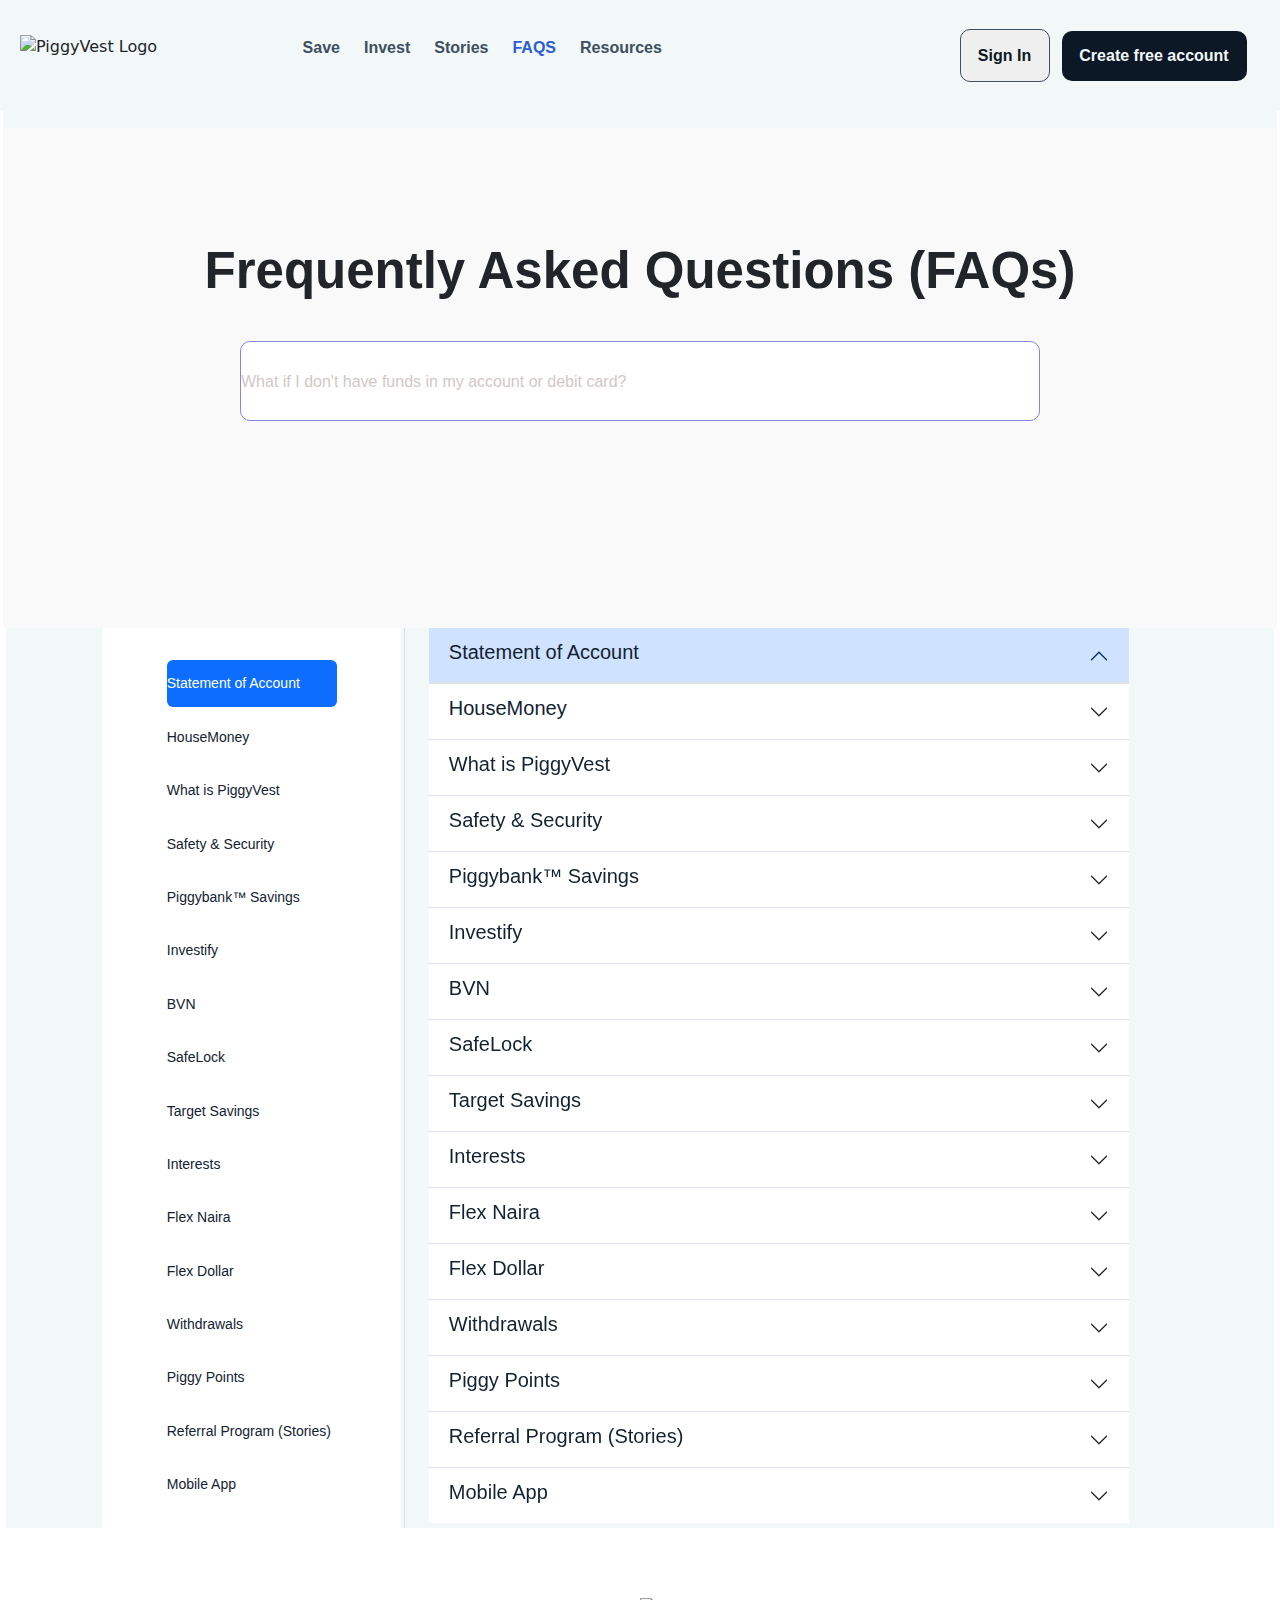
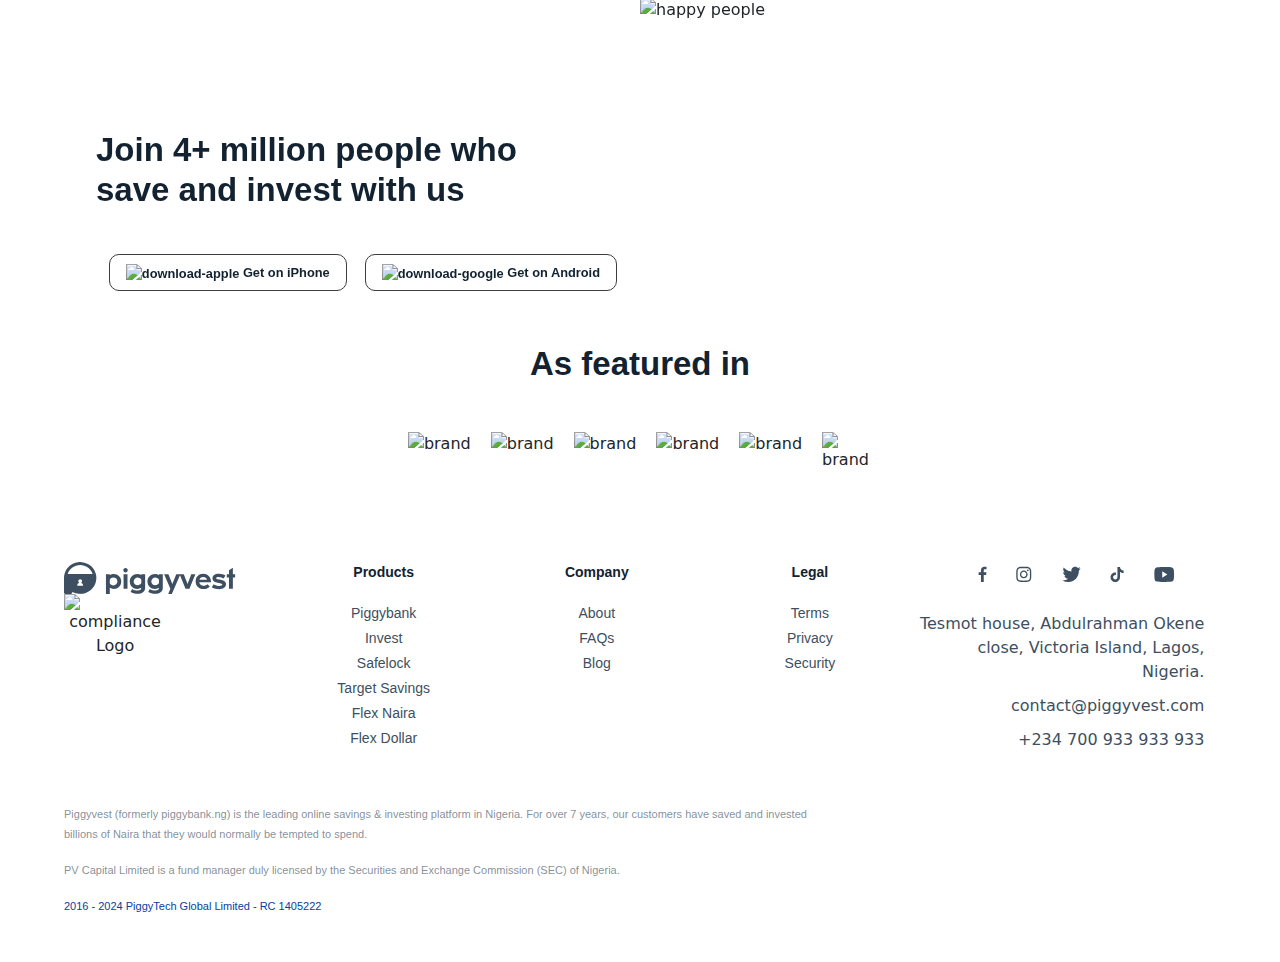
==== faq.html @ 350f9257 "commit all" ====
<!DOCTYPE html>
<html lang="en">
<head>
  <meta charset="UTF-8">
  <meta name="viewport" content="width=device-width, initial-scale=1.0">
  <link rel="stylesheet" href="faq.css">
  <link
  rel="stylesheet"
  href="https://site-assets.fontawesome.com/releases/v6.5.2/css/all.css"
>
  <link rel="preconnect" href="https://fonts.googleapis.com">
<link rel="preconnect" href="https://fonts.gstatic.com" crossorigin>
<link href="https://fonts.googleapis.com/css2?family=Plus+Jakarta+Sans:ital,wght@0,200..800;1,200..800&display=swap" rel="stylesheet">
  <link href="https://cdn.jsdelivr.net/npm/bootstrap@5.3.3/dist/css/bootstrap.min.css" rel="stylesheet" integrity="sha384-QWTKZyjpPEjISv5WaRU9OFeRpok6YctnYmDr5pNlyT2bRjXh0JMhjY6hW+ALEwIH" crossorigin="anonymous">
  <title>Document</title>
</head>
<body>
 <div class="container1">
  <div class="container12">
    <div class="fixed-top first1">
      <div class="nav1">
        <img src="https://storage.googleapis.com/piggyvestwebsite/piggywebsite2020/logo_08e6965627/logo_08e6965627.svg" alt="PiggyVest Logo" width="225" height="40">
        <div class="firstnav">
          <ul id="nava">
            <li><a href="/index.html">Save</a>
               <ul class="drop-menu">
                <li class="dropa"><img src="piggybank-icon.png" alt="" height="60px" width="60px" style="margin-top: -.5em;"><div class="yo"><a href="#"><strong>Piggvest</strong><br>Automated Savings</div></a></li>
               <li class="dropb"><img src="safelock-icon.png" alt="" height="60px" width="60px" style="margin-top: -.5em;"><div class="yo"><a href="#"><strong>Safelock</strong><br>Fixed Savings</div></a></li>
                <li class="dropc"><img src="targets-icon.png" alt="" height="60px" width="60px" style="margin-top: -.5em;"><div class="yo"><a href="#"><strong>Target Savings</strong><br>Goal-oriented Savings</div></a></li>
                <li class="dropd"><img src="flex-naira-icon.png" alt="" height="60px" width="60px" style="margin-top: -.5em;"><div class="yo"><a href="#"><strong>Flex Naira</strong><br>Flexible Savings</div></a></li>
                <li class="drope"><img src="flex-dollar-icon.png" alt="" height="60px" width="60px" style="margin-top: -.5em;"><div class="yo"><a href="#"><strong>Flex Dollar</strong><br>Dollar savings</div></a></li>
                 
               </ul>
            </li>
            <li><a href="/invest">Invest</a></li>
            <li><a href="/stories">Stories</a></li>
            <li><a href="/faq.html" style="color: #2b5ed3;">FAQS</a></li>
            <li><a href="#">Resources</a>
                <ul class="drop-menu2">
                  <li><svg width="53" height="53" viewBox="0 0 53 53" fill="none" xmlns="http://www.w3.org/2000/svg">
                    <path d="M0 20.3846C0 9.1265 9.1265 0 20.3846 0H32.6154C43.8735 0 53 9.1265 53 20.3846V32.6154C53 43.8735 43.8735 53 32.6154 53H0V20.3846Z" fill="#E0EFFF"/>
                    <path d="M20.5 22.75V29.25C20.5 31.4167 21.5833 32.5 23.75 32.5H30.25C32.4167 32.5 33.5 31.4167 33.5 29.25V26C33.5 25.35 33.0667 24.9167 32.4167 24.9167C31.7667 24.9167 31.3333 24.4833 31.3333 23.8333V22.75C31.3333 20.5833 30.25 19.5 28.0833 19.5H23.75C21.5833 19.5 20.5 20.5833 20.5 22.75Z" stroke="#0D60D8" stroke-width="1.5" stroke-miterlimit="10"/>
                    <path d="M24.8334 23.8333H27M24.8334 28.1666H29.1667" stroke="#0D60D8" stroke-width="1.5" stroke-miterlimit="10" stroke-linecap="round" stroke-linejoin="round"/>
                    <path d="M30.25 36.8334H23.75C18.3333 36.8334 16.1666 34.6667 16.1666 29.2501V22.7501C16.1666 17.3334 18.3333 15.1667 23.75 15.1667H30.25C35.6666 15.1667 37.8333 17.3334 37.8333 22.7501V29.2501C37.8333 34.6667 35.6666 36.8334 30.25 36.8334Z" stroke="#0D60D8" stroke-width="1.5" stroke-linecap="round" stroke-linejoin="round"/>
                    </svg><strong>Blog</strong></li>
                    <li><svg width="40" height="40" viewBox="0 0 40 40" fill="none" xmlns="http://www.w3.org/2000/svg">
                      <path d="M0 20C0 8.95431 8.95431 0 20 0C31.0457 0 40 8.95431 40 20C40 31.0457 31.0457 40 20 40H0V20Z" fill="#FFF1F9"/>
                      <path d="M21.445 11.6348H14.905C14.0058 11.6348 13.27 12.3705 13.27 13.2698V26.3498C13.27 27.249 14.0058 27.9848 14.905 27.9848H24.715C25.6143 27.9848 26.35 27.249 26.35 26.3498V16.5398L21.445 11.6348ZM24.715 26.3498H14.905V13.2698H20.6275V17.3573H24.715V26.3498ZM17.3575 20.6273V25.5323H15.7225V20.6273H17.3575ZM22.2625 22.2623V25.5323H23.8975V22.2623H22.2625ZM18.9925 18.9923V25.5323H20.6275V18.9923H18.9925Z" fill="#E5489B"/>
                      </svg> <strong>Report</strong>
                      </li>
                      <li><svg width="40" height="40" viewBox="0 0 40 40" fill="none" xmlns="http://www.w3.org/2000/svg">
                        <path d="M0 20C0 8.95431 8.95431 0 20 0C31.0457 0 40 8.95431 40 20C40 31.0457 31.0457 40 20 40H0V20Z" fill="#CDFFF5"/>
                        <path d="M20.697 24.9893V14.6316H16.916V24.9893M20.697 24.9893H16.916M20.697 24.9893V27.168C20.697 27.3295 20.6328 27.4844 20.5186 27.5986C20.4044 27.7128 20.2495 27.777 20.0879 27.777H17.5251C17.4451 27.777 17.3659 27.7613 17.292 27.7306C17.2181 27.7 17.151 27.6552 17.0944 27.5986C17.0379 27.5421 16.993 27.4749 16.9624 27.401C16.9318 27.3271 16.916 27.2479 16.916 27.168V24.9893M16.916 24.9893V15.9968H12.7018M16.916 24.9893H12.7018M16.916 24.9893V27.0944C16.916 27.2765 16.8437 27.4512 16.7149 27.58C16.5861 27.7087 16.4115 27.7811 16.2293 27.7811H13.3681C13.186 27.7811 13.0113 27.7087 12.8825 27.58C12.7537 27.4512 12.6814 27.2765 12.6814 27.0944L12.7018 24.9893M21.0362 17.591L25.3853 16.892L25.0624 14.8482C25.0323 14.6614 24.9293 14.4941 24.7761 14.383C24.6229 14.2719 24.4319 14.2261 24.2449 14.2556L24.249 14.2596L21.3019 14.7297C21.2093 14.7441 21.1205 14.7767 21.0406 14.8258C20.9607 14.8748 20.8913 14.9392 20.8366 15.0153C20.7818 15.0914 20.7427 15.1776 20.7215 15.2689C20.7004 15.3602 20.6976 15.4548 20.7133 15.5472L21.0362 17.591ZM21.0362 17.591L22.2339 25.1242L26.583 24.4375M21.0362 17.591L25.3853 16.9002H25.3813L26.583 24.4375M26.583 24.4375L26.91 26.4813C26.9251 26.5739 26.9218 26.6686 26.9001 26.76C26.8785 26.8513 26.839 26.9375 26.7839 27.0134C26.7288 27.0894 26.6592 27.1538 26.5791 27.2028C26.499 27.2517 26.41 27.2844 26.3173 27.2988L23.3702 27.7688C23.1833 27.7983 22.9923 27.7524 22.839 27.6414C22.6858 27.5303 22.5828 27.363 22.5527 27.1761L22.2298 25.1324L26.5789 24.4416L26.583 24.4375ZM12.7018 15.9968H16.9365V13.8918C16.9365 13.7096 16.8641 13.535 16.7354 13.4062C16.6066 13.2774 16.4319 13.2051 16.2498 13.2051H13.3885C13.2064 13.2051 13.0317 13.2774 12.903 13.4062C12.7742 13.535 12.7018 13.7096 12.7018 13.8918V15.9968ZM12.7018 15.9968V24.9893M17.5251 11.8398H20.0879C20.1683 11.8398 20.2478 11.8557 20.322 11.8866C20.3961 11.9175 20.4634 11.9627 20.5201 12.0197C20.5767 12.0767 20.6214 12.1443 20.6518 12.2186C20.6822 12.293 20.6975 12.3726 20.697 12.453V14.6357H16.916V12.453C16.9155 12.3726 16.9309 12.293 16.9612 12.2186C16.9916 12.1443 17.0364 12.0767 17.093 12.0197C17.1496 11.9627 17.2169 11.9175 17.2911 11.8866C17.3652 11.8557 17.4448 11.8398 17.5251 11.8398Z" stroke="#038886" stroke-linecap="round" stroke-linejoin="round"/>
                        </svg> <strong>Comics</strong>
                        </li>
                        <li><svg width="53" height="53" viewBox="0 0 53 53" fill="none" xmlns="http://www.w3.org/2000/svg">
                          <path d="M0 20.3846C0 9.1265 9.1265 0 20.3846 0H32.6154C43.8735 0 53 9.1265 53 20.3846V32.6154C53 43.8735 43.8735 53 32.6154 53H0V20.3846Z" fill="#E4FFF1"/>
                          <path d="M24.8333 36.8334H29.1667C34.5833 36.8334 36.75 34.6667 36.75 29.2501V22.7501C36.75 17.3334 34.5833 15.1667 29.1667 15.1667H24.8333C19.4167 15.1667 17.25 17.3334 17.25 22.7501V29.2501C17.25 34.6667 19.4167 36.8334 24.8333 36.8334Z" stroke="#10B259" stroke-width="1.5" stroke-linecap="round" stroke-linejoin="round"/>
                          <path d="M31.875 21.2117V22.295C31.875 23.1833 31.1492 23.92 30.25 23.92H23.75C22.8617 23.92 22.125 23.1942 22.125 22.295V21.2117C22.125 20.3233 22.8508 19.5867 23.75 19.5867H30.25C31.1492 19.5867 31.875 20.3125 31.875 21.2117Z" stroke="#10B259" stroke-width="1.5" stroke-linecap="round" stroke-linejoin="round"/>
                          <path d="M22.814 28.1667H22.827M26.9945 28.1667H27.0075M31.1751 28.1667H31.1881M22.814 31.9584H22.827M26.9945 31.9584H27.0075M31.1751 31.9584H31.1881" stroke="#10B259" stroke-width="2" stroke-linecap="round" stroke-linejoin="round"/>
                          </svg> <strong>Calculator</strong>
                          </li>
                          <li><svg width="40" height="40" viewBox="0 0 40 40" fill="none" xmlns="http://www.w3.org/2000/svg">
                            <path d="M0 20C0 8.95431 8.95431 0 20 0C31.0457 0 40 8.95431 40 20C40 31.0457 31.0457 40 20 40H0V20Z" fill="#F0F0F0"/>
                            <path d="M26.2478 12.4521H13.3722C12.4141 12.4521 11.635 13.1854 11.635 14.0871V25.5321C11.635 26.4339 12.4141 27.1671 13.3722 27.1671H26.2478C27.2059 27.1671 27.985 26.4339 27.985 25.5321V14.0871C27.985 13.1854 27.2059 12.4521 26.2478 12.4521ZM26.2478 25.5321H13.3722C13.3256 25.5321 13.2937 25.5191 13.2798 25.5191C13.2741 25.5191 13.2708 25.5207 13.27 25.5256L13.2602 14.1248C13.2659 14.1166 13.3027 14.0871 13.3722 14.0871H26.2478C26.3124 14.088 26.3476 14.11 26.35 14.0937L26.3598 25.4945C26.3541 25.5027 26.3173 25.5321 26.2478 25.5321Z" fill="#222936"/>
                            <path d="M14.905 15.7227H19.81V20.6277H14.905V15.7227ZM20.6275 22.2627H14.905V23.8977H24.715V22.2627H21.445H20.6275ZM21.445 18.9927H24.715V20.6277H21.445V18.9927ZM21.445 15.7227H24.715V17.3577H21.445V15.7227Z" fill="#222936"/>
                            </svg>  <strong>Newsletter</strong>
                            </li>
                            <li><svg width="53" height="53" viewBox="0 0 53 53" fill="none" xmlns="http://www.w3.org/2000/svg">
                              <path d="M0 20.3846C0 9.1265 9.1265 0 20.3846 0H32.6154C43.8735 0 53 9.1265 53 20.3846V32.6154C53 43.8735 43.8735 53 32.6154 53H0V20.3846Z" fill="#E3F5FF"/>
                              <path d="M17.7916 32.5001V20.5834C17.7916 16.2501 18.875 15.1667 23.2083 15.1667H30.7916C35.125 15.1667 36.2083 16.2501 36.2083 20.5834V31.4167C36.2083 31.5684 36.2083 31.7201 36.1975 31.8717" stroke="#3296FF" stroke-width="1.5" stroke-linecap="round" stroke-linejoin="round"/>
                              <path d="M22.6666 20.5833H31.3333M22.6666 24.3749H28.0833M20.8791 29.2499H36.2083V33.0416C36.2083 35.1324 34.5075 36.8333 32.4166 36.8333H21.5833C19.4925 36.8333 17.7916 35.1324 17.7916 33.0416V32.3374C17.7916 30.6366 19.1783 29.2499 20.8791 29.2499Z" stroke="#3296FF" stroke-width="1.5" stroke-linecap="round" stroke-linejoin="round"/>
                              </svg> <strong>Ebook</strong>
                              </li>

              </ul>
           </li>
          </ul>

        </div>
    
     
      </div>
      <div class="nav2">
        <button class="btn1"><a href="#">Sign In</a></button>
        <button class="btn2"><a href="#">Create free account</a></button>
      </div>
      </div>


        <div class="menu">
        <img src="https://storage.googleapis.com/piggyvestwebsite/piggywebsite2020/logo_08e6965627/logo_08e6965627.svg" alt="PiggyVest Logo" width="225" height="40">
          <p class="open-ade" id="open-ade" onclick="openn()"><i class="fa-solid fa-bars"></i></p>
        </div>
      
   
      <!-- </div> -->
   </div>

  
    <!-- Full Screen Menu -->
    <div id="menu2" class="menu2">
      <img src="https://storage.googleapis.com/piggyvestwebsite/piggywebsite2020/logo_08e6965627/logo_08e6965627.svg" alt="PiggyVest Logo" width="225" height="40">
      <p class="close-ade" id="close-ade" onclick="closee()"><i class="fa-solid fa-x"></i></p>
      
      <ul>
        <li><a href="/index.html">Save</a></li>
        <li><a href="/invest.html">invest</a></li>
        <li><a href="/stories.html">Stories</a></li>
        <li><a href="/faq">FAQ</a></li>
        <li><a href="#">Resources</a></li>
        <button class="btn3">Login</button>
        <button class="btn4">Sign Up</button>
      </ul>
    </div> 
    <div class="second">
      <div class="seconda">
        <h2>Frequently Asked Questions (FAQs)</h2>
      </div>
      <div class="secondb">
       <input class="" placeholder="What if I don't have funds in my account or debit card?" value=""></div>
      </div>
    </div>
    <div class="third">
      <div class="thirda">
        <div class="row third3">
          <div class=" third1">
            <nav id="navbar-example3 k-k-k" class="h-100 align-items-stretch pe-4 border-end">
              <nav class="nav nav-pills efgvfvynvhb">
                <ul>
                   <li><a class="nav-link" href="#item-1">Statement of Account</a></li>
                   <li><a class="nav-link" href="#item-2"> HouseMoney</a></li>
                   <li> <a class="nav-link" href="#item-3">What is PiggyVest</a></li>
                   <li> <a class="nav-link" href="#item-4">Safety &amp; Security</a></li>
                   <li> <a class="nav-link" href="#item-5">Piggybank™ Savings</a></li>
                   <li> <a class="nav-link" href="#item-6">Investify</a></li>
                   <li><a class="nav-link" href="#item-7">BVN</a></li>
                   <li><a class="nav-link" href="#item-8">SafeLock</a></li>
                   <li> <a class="nav-link" href="#item-9">Target Savings</a></li>
                   <li> <a class="nav-link" href="#item-10">Interests</a></li>
                   <li> <a class="nav-link" href="#item-11">Flex Naira</a></li>
                   <li><a class="nav-link" href="#item-12">Flex Dollar</a></li>
                   <li> <a class="nav-link" href="#item-13">Withdrawals</a></li>
                   <li> <a class="nav-link"href="#item-14">Piggy Points</a></li>
                   <li><a class="nav-link" href="#item-15">Referral Program (Stories)</a></li>
                   <li><a class="nav-link" href="#item-16">Mobile App</a></li>
                </ul> 
              </nav>
            </nav>
          </div>
        
          <div class="hig-uhtj-yjn">
            <div data-bs-spy="scroll" data-bs-target="#navbar-example3" data-bs-smooth-scroll="true" class="scrollspy-example-2 hfhcvvvjgg" tabindex="0">
              <div class="accordion accordion-flush j-k-l" id="accordionFlushExample">
                <div class="accordion-item fhfvjbyh">
                  <h2 class="accordion-header hfhcvvvjgg">
                    <button id="item-1" class="accordion-button " type="button" data-bs-toggle="collapse" data-bs-target="#flush-collapseOne" aria-expanded="false" aria-controls="flush-collapseOne">
                     <h3 class="acc-lll">Statement of Account</h3>
                    </button>
                  </h2>
                  <div id="flush-collapseOne" class="accordion-collapse collapse" data-bs-parent="#accordionFlushExample">
                    <div class="accordion-body lp-lp-lp"><li><h5>Can I Get a Piggyvest Statement of Account?</h5><div><p>Yes, you can!</p><p><br>
                    </p><p>Note: This can be used as proof of funds</p></div></li>
                    <li><h5>How can I get a Piggyvest Statement of Account?</h5><div><p><b></b></p><p></p>
                      <p>To get your Piggyvest statement of account, please log into your Piggyvest app and click on 'Account', select 'Generate Account Statement' and follow the prompt.&nbsp;<br>
                        <br>You can also send an email to contact@piggyvest.com stating your registered email address and the preferred duration of your statement of account.</p>
                        <p>A well-detailed, signed, and stamped statement of account will be automatically generated to you from the app within minutes.</p>
                      <p><b>Note: This will have your preferred start date till the exact date you initiated the request.&nbsp;</b></p><p></p></div></li>
                      <li><h5>Are there any charges when requesting for a statement of account?</h5><div><p>No! It's completely FREE.&nbsp;</p>
                        <p>There are no charges on softcopies of a statement of account.<b> </b></p></div></li>
                     </div>
                  </div>
                </div>
                <div class="accordion-item fhfvjbyh">
                  <h2 class="accordion-header hfhcvvvjgg">
                    <button id="item-2" class="accordion-button collapsed" type="button" data-bs-toggle="collapse" data-bs-target="#flush-collapseTwo" aria-expanded="false" aria-controls="flush-collapseTwo">
                     <h3 class="acc-lll">HouseMoney</h3>
                    </button>
                  </h2>
                  <div id="flush-collapseTwo" class="accordion-collapse collapse" data-bs-parent="#accordionFlushExample">
                    <div class="accordion-body lp-lp-lp">
                      <li><h5>What is House Money?</h5><div>
                        <p>This is a Semi-strict wallet that helps you save for your rent, with access to withdraw at your scheduled maturity date (Anytime in the Maturity Month).<br></p></div></li>
                        <li><h5>How To Create Your HouseMoney?</h5><div><p></p>
                          <p>To create your House Money, log into your Piggyvest account, click on Savings, and select House Money. Click on 'What is your rent',
                             input your preferred amount, and the rent due date and complete the prompts to save and create your own House Money.</p><p></p></div></li>
                             <li><h5>How Can You Fund Your HouseMoney?</h5><div><p></p>
                              <p>To fund your House Money wallet, log into your Piggyvest app, click on savings, select HouseMoney, and then copy your account number
                                 as shown on the HouseMoney dashboard. <br></p><p>Go to your banking app, initiate a transfer, and credit the copied account number with your preferred amount. </p>
                              <p><b>NOTE: You can also top up your HouseMoney from your Flex Naira and Pocket Wallet.</b></p><p></p></div></li>
                    </div>
                  </div>
                </div>
                <div class="accordion-item fhfvjbyh">
                  <h2 class="accordion-header hfhcvvvjgg">
                    <button id="item-3"  class="accordion-button collapsed" type="button" data-bs-toggle="collapse" data-bs-target="#flush-collapseThree" aria-expanded="false" aria-controls="flush-collapseThree">
                      <h3 class="acc-lll">What is PiggyVest</h3>
                    </button>
                  </h2>
                  <div id="flush-collapseThree" class="accordion-collapse collapse" data-bs-parent="#accordionFlushExample">
                    <div class="accordion-body lp-lp-lp">
                      <li><h5>What is PiggyVest?</h5><div>PiggyVest helps you save and invest with ease. With PiggyVest, you can stop spending excessively and put away (and grow!) funds that you do not want to touch.
                        <div><br></div><div>You can choose to save little amounts of money periodically (Daily, Weekly or Monthly)&nbsp;towards a specific target OR lock away funds for a specified period of time.&nbsp;</div>
                        <div><br></div><div>We&nbsp;take&nbsp;away the stress by <b>combining simplicity, discipline, convenience, and flexibility</b> 
                        to enable you to manage your finances better and achieve financial freedom.<br></div></div></li>
                        <li><h5>How do I know what plan is right for me?</h5><div><p>All of the savings and investment options on Piggyvest are tailored towards a particular need.&nbsp;</p>
                          <p></p><ul><li>If you'd like to regularly put away money for your savings and withdraw only once a quarter, then the 
                            <b>Piggybank </b>wallet is right for you. You can set it so that money is taken from your account and you don't have to worry about saving manually.&nbsp;</li></ul>
                            <ul><li>If you're saving towards a particular goal such as rent or travel, <b>Target Savings</b> is a great option. You can invite friends and make it a fun
                               challenge to smash all your financial goals.&nbsp;</li></ul>
                            <ul><li>If you're looking for something geared towards the long term, The 
                              <b>SafeLock</b> feature is perfect for you. With higher interest rates, you could lock away funds you don't need access to and make even more money by doing so.&nbsp;</li></ul>
                          <ul><li>If you're looking to get started on investments or diversify your portfolio, then pre-vetted, low-risk investment opportunities are regularly available on 
                            <b>Investify</b> to help you grow your money.</li></ul><p></p></div></li>
                            <li><h5>How do I start saving on PiggyVest?</h5><div>To start saving on PiggyVest: <br><ul><li>Visit the website or download the app to create an account.</li>
                              <li>Set up your withdrawal account details; this is the bank account that funds you withdraw will get sent to. </li>
                              <li>Enter your debit card details to activate your account and then make your first deposit. <b>(You may use a MasterCard, Visa or Verve card from any  Nigerian bank</b>
                              <b></b><b>).</b>&nbsp;</li><li>You may now proceed to use any of the Savings Plans to start your daily, weekly or monthly savings.</li></ul></div></li>
                              <li><h5>Are there bank charges when you deduct from my account?</h5>
                                <div>No! it's completely FREE. There are no bank charges for transferring money to your PiggyVest account.</div></li>
                                <li><h5>How much can I start with?</h5><div>You can ONLY autosave between:<br>N50 - N50,000 daily,<br>N800 - N200,000 weekly,&nbsp;<br>or N3,000 - N500,000 monthly<br>
                                  <br>However, you can always top up your savings at any time using the Quicksave option.</div></li>
                    </div>
                  </div>
                </div>
                <div class="accordion-item fhfvjbyh">
                  <h2 class="accordion-header hfhcvvvjgg">
                    <button id="item-4"  class="accordion-button collapsed" type="button" data-bs-toggle="collapse" data-bs-target="#flush-collapseFour" 
                    aria-expanded="false" aria-controls="flush-collapseFour">
                      <h3 class="acc-lll">Safety &amp; Security</h3>
                    </button>
                  </h2>
                  <div id="flush-collapseFour" class="accordion-collapse collapse" data-bs-parent="#accordionFlushExample">
                    <div class="accordion-body lp-lp-lp">
                      <li><h5>How Secure is my Money?</h5><div><p></p><p>The funds in your PiggyVest Account are warehoused and managed by PV Capital Limited - RC No. 1760152 &nbsp;(“<u>PV Capital</u>”).
                         PV Capital is a duly registered Fund/Portfolio Manager with the Securities and Exchange Commission of Nigeria, and all its operations are in compliance with applicable regulations.<br></p>
                         <p>In addition, we enforce bank-grade security levels and provide you with the option to set up two-factor authentication for key transactions, as an extra layer of protection, over your PiggyVest Account.</p><br>
                         <p></p></div></li>
                         <li><h5>How does 2FA work on Piggyvest?</h5><div><p></p>
                          <div>This is an added layer of security on transfers and withdrawals on your Piggyvest account. To set your security question, simply log into your 
                            dashboard and click on "Account" then select "My Account settings", click on 2FA: Enter a security question
                          <b> (ensure this question is unique to only you)</b>, then follow through with the required steps.</div><p></p></div></li>
                          <li><h5>Does PiggyVest have an office?</h5><div>Yes! We are located at Tesmot House, 3 Abdulrahman Okene Close, off Ligali Ayorinde, Victoria Island, Lagos.<div><br></div>
                            <div>You can also reach us on the following channels:<br><div>Email: contact@piggyvest.com<br>
                            Twitter: @PiggybankNG<br>Instagram: @PiggybankNG</div></div><div>Contact Number: 0700 933 933 933 or 07009339339<br></div></div></li>
                            <li><h5>Are my card details safe?</h5><div>Yes!<br>We work with PCIDSS-compliant payment processors - Paystack and Flutterwave, to handle your card details.&nbsp;</div></li>
                    </div>
                  </div>
                </div>
                <div class="accordion-item fhfvjbyh">
                  <h2 class="accordion-header hfhcvvvjgg">
                    <button id="item-5"  class="accordion-button collapsed" type="button" data-bs-toggle="collapse" data-bs-target="#flush-collapseFive" 
                    aria-expanded="false" aria-controls="flush-collapseFive">
                      <h3 class="acc-lll">Piggybank™ Savings</h3>
                    </button>
                  </h2>
                  <div id="flush-collapseFive" class="accordion-collapse collapse" data-bs-parent="#accordionFlushExample">
                    <div class="accordion-body lp-lp-lp">
                      <li><h5>What is Piggybank</h5><div>
                        <p>This is a feature that helps you build financial discipline by allowing you to automatically save any amount daily, weekly or monthly. You also have an option to save manually.</p></div></li>

                        <li><h5>Do I have to login every time I want to save?</h5><div>No, everything is done&nbsp;<b></b>automatically once you have set up your Autosave,<b>&nbsp;</b>except you want to top up your savings using the QuickSave option.&nbsp;
                          <div>To keep track, all transactions on your debit card will be visible on your dashboard. We will also send an email receipt to you every single time you save with your card, and your bank will send you an alert as well. 
                            <b>It's 100% secure.</b></div></div></li>

                            <li><h5>Can I pause and continue saving anytime?</h5><div>Yes, you can, it is up to you to pause or continue the automatic saving any time for free. 
                              Login to your account, go to your Savings and select "Turn off Autosave" from the Piggybank savings option.</div></li>

                              <li><h5>What happens when I finally have money and I missed some days, weeks or months?</h5><div>We WON'T automatically debit your account if you missed any day, week or month and we WON'T charge you either.
                                 The QuickSave option is always available for you to manually make up for any lost day, week or month.</div></li>

                                 <li><h5>Can I increase my savings at anytime?</h5><div>Yes, you can increase the amount you're saving at any time. Simply login and click on 'Modify AutoSave', then edit the amount.
                                   You can also edit your frequency to daily, weekly, or monthly.</div></li>

                                   <li><h5>What if I don't have funds in my account or debit card?</h5><div>Simple! We will not be able to debit you for that day, week or month. We will only be able to save for 
                                    you when you have funds in your debit card. However, you have the option to use the 
                                    "<b>Quick </b><b>save"</b> option once you have loaded your account.</div></li>

                                    <li><h5>What is Quick Save and how does it work?</h5><div>This option basically enables you to add more funds to your savings. For example, if you set N1,000 daily and you miss a day or two, you can use the quick save option to deposit N2,000 or N3,000 at once.
                                       This is to ensure you meet up with your savings target.<br><br></div></li>




                    </div>
                  </div>
                </div>
                <div class="accordion-item fhfvjbyh">
                  <h2 class="accordion-header hfhcvvvjgg">
                    <button  id="item-6" class="accordion-button collapsed" type="button" data-bs-toggle="collapse" data-bs-target="#flush-collapseSix" 
                    aria-expanded="false" aria-controls="flush-collapseSix">
                      <h3 class="acc-lll">Investify</h3>
                    </button>
                  </h2>
                  <div id="flush-collapseSix" class="accordion-collapse collapse" data-bs-parent="#accordionFlushExample">
                    <div class="accordion-body lp-lp-lp"><li><h5>What is Investify?</h5><div><p>Investify is a PiggyVest feature that allows users to earn more on their savings by investing in pre-vetted, low-medium 
                      risk, primary and secondary investment opportunities.<br></p></div></li><li><h5>What is the minimum amount I can invest with?</h5><div><p>Investment minimums vary by investment
                         opportunities.<br></p></div></li><li><h5>What is the insurance coverage on the investment?</h5><div><p>Insurance coverage varies by investment opportunities. <br></p></div></li>
                         <li><h5>How can I fund my investment?</h5><div><p>You can fund your investment using your debit card and Flex Naira wallet.<br></p></div></li><li><h5>How safe is my money?</h5>
                          <div><p>All investment opportunities listed on PiggyVest are pre-vetted for maximum safety. We carry out due diligence on all investment partners.<br></p></div></li>
                          <li><h5>What happens to my capital in case of disasters?</h5><div><p>All investment options aggregated on Piggyvest Investify have been properly vetted for insurance against
                             loss. However, PiggyVest Extra Protection can be added to your investment for maximum capital safety.<br></p></div></li><li><h5>How is my interest paid?</h5><div>
                              <p>It varies on the opportunity you're choosing to invest in. Your interest could be paid daily, monthly, quarterly OR at the end of the investment period into your 
                                PiggyFlex account.<br></p></div></li><li><h5>Is the investment taxed?</h5><div><p>We don't handle taxation. You, however, are liable to disclose your earnings and pay 
                                  your taxes as stipulated by the government.<br></p></div></li><li><h5>Can I liquidate my investment at anytime?</h5><div><p>Yes, you can.&nbsp;</p><p>However, to
                                     liquidate, you will need to trade the units you have already acquired with other existing investors or potential new investors.&nbsp;</p><p>You set the price but a
                                       platform commission exists and it varies between 1% - 3% depending on the type of investment.<br></p></div></li></div>
                  </div>
                </div>
                <div class="accordion-item fhfvjbyh">
                  <h2 class="accordion-header hfhcvvvjgg">
                    <button id="item-7" class="accordion-button collapsed" type="button" data-bs-toggle="collapse" data-bs-target="#flush-collapseSeven" 
                    aria-expanded="false" aria-controls="flush-collapseSeven">
                      <h3 class="acc-lll">BVN</h3>
                    </button>
                  </h2>
                  <div id="flush-collapseSeven" class="accordion-collapse collapse" data-bs-parent="#accordionFlushExample">
                    <div class="accordion-body lp-lp-lp">
                      <li><h5>Why do I have to add my BVN?</h5><div><p><b></b></p><p><b></b>Your BVN is required to validate your identity and kick against identity theft. This ensures another level of safety for your funds and transactions.</p><p><br></p><p>It also unlocks other features like generating a flex account number in your name,
                         which can be used for transfers directly from your banking app to your Piggyvest account.<b></b></p><br><p></p></div></li>

                         <li><h5>What if I no longer have access to the phone number linked to my BVN?</h5><div>
                          <p>In a situation where you no longer have access to the phone number linked to your BVN, kindly contact your bank to update the phone number.</p></div></li>
                       </div>
                   </div>
                </div>
                <div class="accordion-item fhfvjbyh">
                  <h2 class="accordion-header hfhcvvvjgg">
                    <button id="item-8" class="accordion-button collapsed" type="button" data-bs-toggle="collapse" data-bs-target="#flush-collapseEight" 
                    aria-expanded="false" aria-controls="flush-collapseEight">
                     <h3 class="acc-lll">SafeLock</h3>
                    </button>
                  </h2>
                  <div id="flush-collapseEight" class="accordion-collapse collapse" data-bs-parent="#accordionFlushExample">
                    <div class="accordion-body lp-lp-lp">
                      <li><h5>What is SafeLock?</h5><div><p>SafeLock is a fixed savings option that allows you to earn up to 15.5% per annum, usually paid upfront.</p>
                        <p>Your Safelock acts as <b></b>your sub-account so that&nbsp;you can transfer and lock funds&nbsp;<b>from your Flex Naira wallet or your Debit card</b>
                           for at least 10 days, without access to these funds until maturity.</p><p>The SafeLock feature is one step further towards curbing the temptation to touch funds that you
                             have put aside to save.</p></div></li><li><h5>What interest do I get on my SafeLock?</h5><div><p>SafeLock interests are prorated and paid for the duration you set.&nbsp;</p>
                              <p>On funds locked for:</p><p></p><ul><ul><li>10 - 30 days, the interest is calculated at 6% per annum and&nbsp;prorated for the duration you set.</li>
                                <li>31 - 60 days, the interest is calculated at 7% per annum and prorated accordingly</li><li>61 - 90 days, the interest is calculated at 9% per annum and prorated
                                   accordingly</li><li>91 - 365 days, the interest is calculated at 10% per annum&nbsp;and prorated accordingly.&nbsp;&nbsp;&nbsp;</li>
                                   <li>1 - 2 years, the interest is calculated at 12.5% per annum and prorated accordingly.</li></ul>
                                   <ul><li>2 years and above, the interest is calculated at 13% per annum and prorated accordingly.<br></li>&nbsp;</ul></ul><p></p><p><b></b><b></b>
                                    <b>Note: The minimum amount that may be kept in SafeLock is&nbsp;N1000.</b></p></div></li><li><h5>Can I have more than one SafeLock?</h5>
                                      <div><p>Yes, you can have more than one SafeLock; and you can give them different names (purposes) too.</p><p>E.g. You can have a SafeLock for your Fees,
                                         Wedding;&nbsp;Birthday; Vacation etc.</p></div></li><li><h5>Is the SafeLock different from the normal savings plan?</h5><div><p>Yes, your SafeLock is
                                           different from your normal savings plan. After initiating a SafeLock for a particular amount of money, your savings plan continues as normal.</p>
                                           <p>It is completely under your control. You set the pace, duration and everything else concerning your SafeLock.</p></div></li>
                                           <li><h5>Can I add more funds to my SafeLock?</h5><div><p>Yes, you can. Simply ensure the duration of the existing locked fund is above 90days. Select the
                                             particular SafeLock, click on "Top-up" and enter the amount.</p><p><b></b><b>PS: You can only top up your safelock with funds from your Piggybank wallet. 
                                              Your interest would be prorated and paid based on the remaining days.</b><b></b></p></div></li><li><h5>How do I get my SafeLock paid back when time is 
                                                up?</h5><div><div>Upon maturity, all funds that you have put in Safelock get sent to your Flex Naira wallet.&nbsp;</div><div><br></div><br></div></li>
                                                <li><h5>How many Safelock can I have?</h5><div><p>You can have as many Safelocks as possible!</p></div></li><li><h5>Can my SafeLock be unlocked before
                                                   maturity?</h5><div><p>No, funds can only be accessed upon maturity.&nbsp;</p><p>In cases where you may want to close your account completely, you'll
                                                     have to wait until funds mature from your SafeLock before you can liquidate.</p></div></li><li><h5>What's the maximum amount I can have in a 
                                                      Safelock?</h5>
                        <div><p>There is NO limit to the amount you can have in a safelock.</p><p>However, the maximum amount you can have per Safelock is #100m<br></p><p><br></p></div></li>
                       </div>
                   </div>
                </div>
                <div class="accordion-item fhfvjbyh">
                  <h2 class="accordion-header hfhcvvvjgg">
                    <button id="item-9" class="accordion-button collapsed" type="button" data-bs-toggle="collapse" data-bs-target="#flush-collapseNine" 
                    aria-expanded="false" aria-controls="flush-collapseNine">
                     <h3 class="acc-lll">Target Savings</h3>
                    </button>
                  </h2>
                  <div id="flush-collapseNine" class="accordion-collapse collapse" data-bs-parent="#accordionFlushExample">
                    <div class="accordion-body lp-lp-lp">
                      <li><h5>What is SafeLock?</h5><div><p>SafeLock is a fixed savings option that allows you to earn up to 15.5% per annum, usually paid upfront.</p>
                        <p>Your Safelock acts as <b></b>your sub-account so that&nbsp;you can transfer and lock funds&nbsp;<b>from your Flex Naira wallet or your Debit card</b> 
                          for at least 10 days, without access to these funds until maturity.</p><p>The SafeLock feature is one step further towards curbing the temptation to touch funds that you
                             have put aside to save.</p></div></li><li><h5>What interest do I get on my SafeLock?</h5><div><p>SafeLock interests are prorated and paid for the duration you set.&nbsp;</p>
                              <p>On funds locked for:</p><p></p><ul><ul><li>10 - 30 days, the interest is calculated at 6% per annum and&nbsp;prorated for the duration you set.</li>
                                <li>31 - 60 days, the interest is calculated at 7% per annum and prorated accordingly</li><li>61 - 90 days, the interest is calculated at 9% per annum and prorated 
                                  accordingly</li><li>91 - 365 days, the interest is calculated at 10% per annum&nbsp;and prorated accordingly.&nbsp;&nbsp;&nbsp;</li><li>1 - 2 years, the interest is
                                     calculated at 12.5% per annum and prorated accordingly.</li></ul><ul><li>2 years and above, the interest is calculated at 13% per annum and prorated accordingly.
                                      <br></li>&nbsp;</ul></ul><p></p><p><b></b><b></b><b>Note: The minimum amount that may be kept in SafeLock is&nbsp;N1000.</b></p></div></li>
                                      <li><h5>Can I have more than one SafeLock?</h5><div><p>Yes, you can have more than one SafeLock; and you can give them different names (purposes) too.</p>
                                        <p>E.g. You can have a SafeLock for your Fees, Wedding;&nbsp;Birthday; Vacation etc.</p></div></li><li><h5>Is the SafeLock different from the normal savings
                                           plan?</h5><div><p>Yes, your SafeLock is different from your normal savings plan. After initiating a SafeLock for a particular amount of money, your savings 
                                            plan continues as normal.</p><p>It is completely under your control. You set the pace, duration and everything else concerning your SafeLock.</p></div></li>
                                            <li><h5>Can I add more funds to my SafeLock?</h5><div><p>Yes, you can. Simply ensure the duration of the existing locked fund is above 90days. Select the
                                               particular SafeLock, click on "Top-up" and enter the amount.</p><p><b></b><b>PS: You can only top up your safelock with funds from your Piggybank wallet.
                                                 Your interest would be prorated and paid based on the remaining days.</b><b></b></p></div></li><li><h5>How do I get my SafeLock paid back when time is
                                                   up?</h5><div><div>Upon maturity, all funds that you have put in Safelock get sent to your Flex Naira wallet.&nbsp;</div><div><br></div><br></div></li>
                                                   <li><h5>How many Safelock can I have?</h5><div><p>You can have as many Safelocks as possible!</p></div></li><li><h5>Can my SafeLock be unlocked before 
                                                    maturity?</h5><div><p>No, funds can only be accessed upon maturity.&nbsp;</p><p>In cases where you may want to close your account completely, you'll
                                                       have to wait until funds mature from your SafeLock before you can liquidate.</p></div></li><li><h5>What's the maximum amount I can have in a
                                                         Safelock?</h5><div>
                          <p>There is NO limit to the amount you can have in a safelock.</p><p>However, the maximum amount you can have per Safelock is #100m<br></p><p><br></p></div></li>
                       </div>
                   </div>
                </div>
                <div class="accordion-item fhfvjbyh">
                  <h2 class="accordion-header hfhcvvvjgg">
                    <button id="item-10" class="accordion-button collapsed" type="button" data-bs-toggle="collapse" data-bs-target="#flush-collapseTen" 
                    aria-expanded="false" aria-controls="flush-collapseTen">
                      <h3 class="acc-lll">Interests</h3>
                    </button>
                  </h2>
                  <div id="flush-collapseTen" class="accordion-collapse collapse" data-bs-parent="#accordionFlushExample">
                    <div class="accordion-body lp-lp-lp">
                      <li><h5>Do I get interest on PiggyVest?</h5><div>YES.<div><ol><li>14% per annum on Piggybank</li><li>Up to 17% per annum on SafeLock</li><li>12% per annum on Target&nbsp;</li>
                        <li>12% per annum on Flex Naira</li><li>7% per annum on Flex Dollar</li><li>12% per annum on HouseMoney</li><li>Up to 30% per annum on Investify</li></ol><p><i>
                          <b>Kindly note that interest rates are subject to change at any time based on market conditions.</b></i><br></p></div></div></li><li><h5>How are my interests paid?</h5>
                            <div><p></p><div><ul><li><b>Core Savings (Piggybank)</b>- Interest is accrued daily on your balance, and paid monthly (available from the 1st of every month).<br></li>
                              <li><b>Flex Naira-&nbsp;</b>Interest is accrued daily, reflects on your Flex dashboard, and is paid on the first day of a new month.<br></li><li><b>SafeLock</b>- 
                                Interest is paid upfront into your Flex account and you can access it immediately for free.<br></li><li><b>Target Savings</b>- Interest is accrued daily, reflects on 
                                  your target dashboard, and is paid at the end of your target.<br></li></ul></div><br><p></p></div></li><li><h5>What if I don't want interest?</h5>
                                    <div>Users who do not want to earn interest on their savings can disable it.&nbsp;<div><br><div>To do this, simply log into your account, go to 
                                      <b>Account,&nbsp;</b>and toggle the Interest Enable on Savings (Riba) button.</div></div></div></li><li><h5>How is PiggyVest able to afford higher returns?</h5>
                                        <div>Our operational costs are relatively low - we do not operate multiple branches or hire a lot of staff to manage operations. We are also able to 
                                          negotiate&nbsp;premium rates due to volumes.&nbsp;
                        <div><br></div><div><b></b><br></div></div></li>
                       </div>
                   </div>
                </div>
               
                <div class="accordion-item fhfvjbyh" >
                  <h2 class="accordion-header hfhcvvvjgg">
                    <button id="item-12" class="accordion-button collapsed" type="button" data-bs-toggle="collapse" data-bs-target="#flush-collapseTwelve" 
                    aria-expanded="false" aria-controls="flush-collapseTwelve">
                    <h3 class="acc-lll">Flex Naira</h3>
                    </button>
                  </h2>
                  <div id="flush-collapseTwelve" class="accordion-collapse collapse" data-bs-parent="#accordionFlushExample">
                    <div class="accordion-body lp-lp-lp">
                      <li><h5>What is Flex Naira?</h5><div><p>A Flex Naira account is a flexible savings wallet where interests earned on all other PiggyVest wallets are paid.&nbsp;</p>
                        <p>You earn an interest of 8% per annum on funds in your flex account but this is subject to a maximum of 4 withdrawals in a month.</p><p>If you withdraw more than 4 times a
                           month from your Flex account, you lose all your accrued interest on your Flex savings for that month.</p>
                           <p>Additionally, you can fund your Piggybank, Target, Safelock, Flex Dollar or Investify using funds in your Flex.</p>
                           <p>On your free withdrawal days, you can also withdraw from your PiggyBank savings to your Flex Account.</p><p><br></p><p>
                            <b>Note:&nbsp;</b>You can <b>ONLY</b>&nbsp;withdraw <b>once every 10hours </b>from your Flex account.<br></p><p><br></p></div></li>
                            <li><h5>Can I withdraw from my Flex Naira account?</h5><div><p>Yes! you can! And it's absolutely FREE.</p><p>However, you can withdraw once every 10hours. This is for 
                              security reasons and to also encourage financial discipline to Piggyvest users.<br></p></div></li><li><h5>Can I transfer from my Flex Naira account to my Piggybank
                                 (core savings)?</h5><div><p>Yes, you can! Simply click on "Quick Save", input your preferred amount, and select Use Flex Naira as a source of funding.</p></div></li>
                                 <li><h5>What is my Flex Account Number?</h5><div><p>Your Flex account number is a dedicated NUBAN through which you can fund your PiggyVest account. 
                                  This number is visible under the Flex Wallet option on your dashboard.</p><p>To make use of this account number: initiate a regular bank transfer and enter your 
                                    Flex account number, select the bank name(Sterling, Wema, Access e.t.c.) as shown in your Flex Naira dashboard, and proceed to make your transfer.</p>
                                    <p>Funds transferred will be credited to your Flex Naira wallet.</p></div></li><li><h5>How do I fund my Flex Naira account?</h5><div><p><b></b></p><p></p>
                                      <p>To fund your Flex account, simply link your BVN to your Piggyvest to get your unique Flex account number. Once this is done, log into your banking app, 
                                         this account number in the required field, and select the stated bank as reflected on your Flex dashboard in the recipient bank field.&nbsp;<br></p>
                          <p>Follow through with the required steps for funds to be transferred from your bank account to your Flex Naira wallet.</p><br><p></p></div></li>
                       </div>
                   </div>
                </div>
                <div class="accordion-item fhfvjbyh">
                  <h2 class="accordion-header hfhcvvvjgg">
                    <button id="item-13" class="accordion-button collapsed" type="button" data-bs-toggle="collapse" data-bs-target="#flush-collapseThirteen" 
                    aria-expanded="false" aria-controls="flush-collapseThirteen">
                      <h3 class="acc-lll">Flex Dollar</h3>
                    </button>
                  </h2>
                  <div id="flush-collapseThirteen" class="accordion-collapse collapse" data-bs-parent="#accordionFlushExample">
                    <div class="accordion-body lp-lp-lp">
                      <li><h5>What is Flex Dollar?</h5><div><p>Flex Dollar is a feature that lets you save, invest and transfer funds in Dollars.&nbsp;</p><p><br></p></div></li>
                      <li><h5>How can I fund my Flex Dollar account?</h5><div><p></p><p>You can fund your Flex Dollar account from your Flex Naira wallet or your Naira debit card.</p>
                        <p>All you need to do is input the amount you'd like to purchase in Dollars, then select a funding source and complete the transaction.&nbsp;</p><p>
                          <b><i>NOTE: Should you fund your Flex Dollar wallet from a dollar card, this will be charged at your bank exchange rate, as Piggyvest does not charge in dollars but in Naira.
                            &nbsp;</i></b></p></div></li><li><h5>What's the minimum amount I can start with?</h5><div><p>You can fund your Flex Dollar account with as little as $1.<br></p></div></li>
                            <li><h5>Do I get Interest on my dollar savings?</h5><div><p>Yes! You get up to 7% per annum on your PiggyVest Flex Dollar account.</p>
                              <p>Interest rates are determined by the market behaviour at any given time.</p></div></li><li><h5>How do I withdraw from my Flex Dollar account?</h5><div>
                                <p>You can withdraw in Naira or Dollars. Withdrawing in Naira will be at the stated parallel market buy rate and funds will be sent to your Flex Naira wallet. When 
                                  withdrawing in Dollars, the funds are sent to your Dollar-denominated domiciliary bank account. <br></p></div></li><li><h5>Are there charges for withdrawing on my
                                     Flex Dollar account?</h5><div><div>There are no charges for withdrawing into your Naira account from your Flex Dollar account.</div>However, payments into
                                      domiciliary accounts attract charges which are stated on the platform.&nbsp;<p></p></div></li><li><h5>How is interest calculated?</h5><div>
                                        <p>Interest on your Flex Dollar is accrued daily but paid monthly. You get up to 7% per annum on the funds in your Flex Dollar wallet.<br></p>
                                        <p>Interest is also compounded monthly.</p><p><br></p></div></li><li><h5>Where are the dollar funds domiciled?</h5><div>Flex Dollar funds are invested in a 
                                          selection of high-quality dollar fixed-term investments with asset managers regulated by the Securities and Exchange Commission and Eurobonds.<br>
                                          <br>These investment products focus on capital preservation while providing income and asset class diversification.<div><p></p></div></div></li>
                                            <li><h5>Can I save with an international card?</h5><div><p>No, not for now.&nbsp;</p></div></li>
                       </div>
                   </div>
                </div>
                <div class="accordion-item fhfvjbyh">
                  <h2 class="accordion-header hfhcvvvjgg">
                    <button id="item-14" class="accordion-button collapsed" type="button" data-bs-toggle="collapse" data-bs-target="#flush-collapseFourteen" 
                    aria-expanded="false" aria-controls="flush-collapseFourteen">
                     <h3 class="acc-lll">Withdrawals</h3>
                    </button>
                  </h2>
                  <div id="flush-collapseFourteen" class="accordion-collapse collapse" data-bs-parent="#accordionFlushExample">
                    <div class="accordion-body lp-lp-lp">
                      <li><h5>How Do I Withdraw my Savings?</h5><div>There are two(2) wallets you can withdraw from Piggyvest; your Piggybank wallet and your Flex wallet.&nbsp;<div><br></div>
                        <div>To withdraw click on the preferred wallet, select 'withdraw' and follow the prompt to complete the process.</div><div><br></div><div>
                          <b>Note: Withdrawals above 3 million Naira takes 3 working hours (Monday - Friday) to be credited to your Pocket or bank account</b></div></div></li>
                          <li><h5>How Does Piggybank Withdrawals Work?</h5><div><p>You can withdraw for FREE only on set free withdrawal dates on your Piggybank wallet.&nbsp;</p>
                            <p>You can set your own FREE withdrawal dates OR make use of the PiggyVest quarterly fixed FREE withdrawal dates.<br></p><p>After the request has been made, funds will be
                               sent to your bank account, Pocket account, or to your Flex Naira account instantly. However, withdrawals above 3m take <b>3 working hours(Mon-Fri)</b>
                                to be processed.&nbsp;</p><p><br></p><p><br><b>PS: If you decide to set your own FREE withdrawal date, the next available FREE date will be exactly 3 months (90 days) 
                                  from your last free withdrawal day.</b><br></p></div></li><li><h5>What Are Piggybank's Free Withdrawal Dates?</h5><div>The Piggybank FREE withdrawal days are:<br>
                                    <ul><li><b>31st March</b><br></li><li><b>30th June</b><br></li><li><b>30th September</b><br></li><li><b>31st December</b><br></li></ul><div><br></div></div></li>
                                    <li><h5>What if I withdraw outside the free withdrawal dates?</h5><div>Withdrawals made outside the free Withdrawal dates attract a <b>3.</b>
                                      <b>5% penalty fee&nbsp;</b>of the withdrawal amount.<br></div></li><li><h5>Can I choose any amount to withdraw per time?</h5><div>Yes, you can!<div><br></div>
                                        <div>Simply log into your account and click on the withdraw option, then input the amount you want to withdraw.<br></div><div><br></div><div>
                                          <b>PS: The minimum amount that can be accessed from your Piggybank and Flex Naira wallets is N3000 and N2000 respectively.&nbsp;</b><br></div></div></li>
                                          <li><h5>How Does Flex Withdrawals Work?</h5><div>You can withdraw for free at any time from your Flex wallet to your bank account or Pocket account.&nbsp;
                                            <div><br></div><div>Simply click on 'withdraw' from the Flex wallet, input the necessary details and funds will be sent to your selected account in minutes.
                                              &nbsp;&nbsp;</div><div><br></div><div>However, withdrawals of 3m and above take <b>3 working hours(Mon-Fri)</b> to be processed. <br><br></div><div
                                              b>Note: You can only initiate one withdrawal every 10 hours.</b><br></div></div></li><li><h5>Can I Withdraw to Any Bank Account?</h5><div><p>No, you can't!&nbsp;<br><br>You can only withdraw to your bank account. This has to be the same name as your Piggyvest account name.</p></div></li><li><h5>What is the minimum/maximum amount I can withdraw?</h5><div>The minimum amount you can withdraw from your Piggybank is <b>N3000 </b>and <b>there is NO maximum. </b>You can withdraw all of your funds whenever, but the fixed free withdrawal dates still apply.<div><br></div><div><b>Note: You can ONLY withdraw once in 24 hours.</b></div></div></li><li><h5>Do transfers from Piggybank to flex count as a withdrawal?</h5>
                        <div><p>Yes, transfers from your Piggybank wallet to your Flex Naira account counts as a withdrawal.</p></div></li>
                       </div>
                   </div>
                </div>
                 <div class="accordion-item fhfvjbyh">
                  <h2 class="accordion-header hfhcvvvjgg">
                    <button id="item-15" class="accordion-button collapsed" type="button" data-bs-toggle="collapse" data-bs-target="#flush-collapseFifteen" 
                    aria-expanded="false" aria-controls="flush-collapseFifteen">
                      <h3 class="acc-lll">Piggy Points</h3>
                    </button>
                  </h2>
                  <div id="flush-collapseFifteen" class="accordion-collapse collapse" data-bs-parent="#accordionFlushExample">
                    <div class="accordion-body lp-lp-lp">
                      <li><h5>What are Piggy Points?</h5><div><p>PiggyPoints is a way of rewarding our users for saving consistently. The more you save in your Piggybank and Target
                         (using either Autosave or Quicksave or Quicktop), the more you earn.&nbsp;</p><p>You start to earn points when you save <b></b>at least N2,000 from your debit card
                          <b></b> to your Piggybank or Target once every 10hours.</p><p><br></p><p>Note: For Target savings, you only earn points if the duration of the target is above 90days.</p></div>
                        </li><li><h5>How to Earn Points on Withdrawals</h5><div><p><b></b></p><p></p><p>You receive points on your first 3 withdrawals from your Piggyvest to your Pocket account. </p>
                          <p>You earn 1 point if you transfer at least N2,000-N9,999&nbsp;</p><p>10 points if you transfer at least N10,000 - N49,999</p><p>20 points if you transfer N50,000 - N100,000</p>
                          <p>30 points if you transfer N100,000 and above.</p><b><p></p><p>Note: This is subject to your first 3 withdrawals only!</p></b><br><br><p></p></div></li>
                          <li><h5>How to earn Piggy Points on Deposit</h5><div><p>This is our way of rewarding you for saving consistently.</p><p>N2000 - N4999 = 1 point<br>N5000 - N9999 = 2 points<br>
                            N10000 - N49999 = 10 points<br>N50000 - N99999 = 25 points<br>N100000 and above = 55 points</p><p><br></p><p>Note: Piggyvest has the right to withdraw these points at any given
                               time once a security flag is raised on your account.&nbsp;</p></div></li><li><h5>What can I use my Piggy Points for?</h5><div><p></p>
                        <p>You can convert your Piggy Points to cash in your Flex Naira account.</p><p><b>1 Piggy Point = N10.</b></p><p></p><br><p></p></div></li>
                       </div>
                   </div>
                </div> 
                <div class="accordion-item fhfvjbyh">
                  <h2 class="accordion-header hfhcvvvjgg">
                    <button id="item-16" class="accordion-button collapsed" type="button" data-bs-toggle="collapse" data-bs-target="#flush-collapseSixteen" 
                    aria-expanded="false" aria-controls="flush-collapseSixteen">
                     <h3 class="acc-lll">Referral Program (Stories)</h3>
                    </button>
                  </h2>
                  <div id="flush-collapseSixteen" class="accordion-collapse collapse" data-bs-parent="#accordionFlushExample">
                    <div class="accordion-body">
                       </div>
                   </div>
                </div>
                 <div class="accordion-item fhfvjbyh">
                    <h2 class="accordion-header hfhcvvvjgg">
                    <button id="item-17" class="accordion-button collapsed" type="button" data-bs-toggle="collapse" data-bs-target="#flush-collapseSeventh" 
                    aria-expanded="false" aria-controls="flush-collapseSeventh">
                      <h3 class="acc-lll">Mobile App</h3>
                    </button>
                  </h2>
                  <div id="flush-collapseSeventh" class="accordion-collapse collapse" data-bs-parent="#accordionFlushExample">
                    <div class="accordion-body lp-lp-lp">
                      <li><h5>Do you have a Mobile App?</h5>
                        <div>Yes! The mobile app is available ONLY on Android and iOS.&nbsp;<div><br><b><a target="_blank" rel="nofollow"
                           href="https://itunes.apple.com/us/app/piggybank-ng-online-savings-app/id1263117994?mt=8" title="Link: https://www.piggybank.ng/appstorelink/ios">CLICK HERE </a></b>
                           to download on iOS</div><div><br><b><a target="_blank" rel="nofollow" href="https://play.google.com/store/apps/details?id=com.piggybankng.piggy" 
                            title="Link: https://www.piggybank.ng/appstorelink/android" class="p-p-p">CLICK HERE </a></b>to download on Android</div></div></li>
                       </div>
                   </div>
                </div>
                 
            </div>
           
          </div>
        </div>
      </div>
    </div>
            <!-- <ul><li class="nav-pills flex-column"><a href="#item-5">Statement of Account</a></li>
              <li class="bg-blue white-md fw-bold pl-20 active">HouseMoney</li>
              <li class="">What is PiggyVest</li><li class="">Safety &amp; Security</li>
              <li class="">Piggybank™ Savings</li>
              <li class="">Investify</li><li class="">BVN</li>
              <li class="">SafeLock</li>
              <li class="">Target Savings</li>
              <li class="">Interests</li>
              <li class="">Flex Naira</li>
              <li class="">Flex Dollar</li>
              <li class="">Withdrawals</li>
              <li class="">Piggy Points</li>
              <li class="">Referral Program (Stories)</li>
              <li class="">Mobile App</li>
            </ul> -->

  </div>

            <div class="fourth">
              <div class="fourth1">
                <div class="fourthb">
                  <h4>Join 4+ million people who save and invest with us </h4>
                 <div class="fourth2">
                  <a class="download-btn-full1" target="_blank" href="https://apps.apple.com/ng/app/piggyvest/id1263117994">
                    <img src="https://storage.googleapis.com/piggyvestwebsite/piggywebsite2020/apple_icon_32ccc572ff/apple_icon_32ccc572ff.svg"
                     alt="download-apple" width="16" height="20"> Get on iPhone</a>
                  <a class="download-btn-full2" target="_blank" href="https://play.google.com/store/apps/details?id=com.piggybankng.piggy">
                    <img src="https://storage.googleapis.com/piggyvestwebsite/piggywebsite2020/google_icon_9867fc9be6/google_icon_9867fc9be6.svg" 
                    alt="download-google" width="21" height="21"> Get on Android</a>
                 </div>
                </div>
                <div class="fourtha">
                  <img src="https://storage.googleapis.com/piggyvestwebsite/piggywebsite2020/stories_single_60a6c11489/stories_single_60a6c11489.png" 
                  alt="happy people">
                </div>
             
              </div>
            </div>
            <div class="eighteen">
              <h4>As featured in</h4>
              <div class="eighteena">
                <img src="https://storage.googleapis.com/piggyvestwebsite/piggywebsite2020/brand3_972c03908c/brand3_972c03908c.png" class="img7" alt="brand"  >
                <img src="https://storage.googleapis.com/piggyvestwebsite/piggywebsite2020/brand2_3fcc7de2d6/brand2_3fcc7de2d6.png" class="img7" alt="brand" >
                <img src="https://storage.googleapis.com/piggyvestwebsite/piggywebsite2020/brand1_b2a9805fff/brand1_b2a9805fff.png" class="img7" alt="brand" >
                <img src="https://storage.googleapis.com/piggyvestwebsite/piggywebsite2020/pym_removebg_preview_109a666426/pym_removebg_preview_109a666426.svg" alt="brand">
                <img src="https://storage.googleapis.com/piggyvestwebsite/piggywebsite2020/fast_61fdc50524/fast_61fdc50524.svg" alt="brand" >
                <img src="https://storage.googleapis.com/piggyvestwebsite/piggywebsite2020/cio_6806ee3afd/cio_6806ee3afd.svg" alt="brand" width="50px">
              </div>
            </div>
            <div class="ninth">
             <div class="nintha">
               <img src="[data-uri]" 
                alt="PiggyVest Logo" width="172.45" height="32">
                 <img src="/_next/static/images/compliance-27923b9c92565dcd4d9750070c39f3a3.avif" 
                 alt="compliance Logo" width="102.14">
              </div>
             <div class="col-md-2x products"><p>Products</p>
              <a href="/piggybank">Piggybank</a>
              <a href="/invest">Invest</a>
              <a href="/safelock">Safelock</a>
              <a href="/targets">Target Savings</a>
              <a href="/flex-naira">Flex Naira</a>
              <a href="/flex-dollar">Flex Dollar</a></div>
    
              <div class="col-md-2x company"><p>Company</p>
                <a href="/about">About</a><a href="/faq">FAQs</a>
                <a target="_blank" href="https://blog.piggyvest.com/">Blog</a></div>
    
    
                <div class="col-md-2s legal"><p>Legal</p>
                  <a href="/terms">Terms</a>
                  <a href="/privacy">Privacy</a>
                  <a href="/security">Security</a></div>
                  <div class="col-md-3 connect"><div class="socials">
                    <ul class="flex--1 jc-fe socials undefined">
                      <li class=""><a class="" target="_blank" rel="noreferrer noopener" 
                        href="https://www.facebook.com/PiggyBankNG/">
                        <img src="[data-uri]" alt="Facebook"></a></li><li class=""><a class="" target="_blank" rel="noreferrer noopener" href="https://www.instagram.com/piggybankng/"><img src="[data-uri]" alt="Instagram"></a></li><li class=""><a class="" target="_blank" rel="noreferrer noopener" href="https://mobile.twitter.com/PiggyBankNG/"><img src="[data-uri]" alt="Twitter"></a></li><li class=""><a class="" target="_blank" rel="noreferrer noopener" href="https://www.tiktok.com/@piggybank_ng?_t=8cwbLU1TTcs&amp;_r=1"><img src="[data-uri]" alt="Tiktok"></a></li><li class=""><a class="" target="_blank" rel="noreferrer noopener" href="https://www.youtube.com/@PiggyVest"><img src="[data-uri]" alt="Youtube"></a></li></ul></div><a class="text-right lop" href="https://goo.gl/maps/NpjEYTjJuzxCUM9X7">Tesmot house, Abdulrahman Okene close, Victoria Island, Lagos, Nigeria.</a><a class="text-right lop" href="mailto:contact@piggyvest.com">contact@piggyvest.com</a><a class="text-right lop" href="tel:+234700933933933">+234 700 933 933 933</a></div>
            </div>
            <div class="about"><p class="about__body pol">Piggyvest (formerly piggybank.ng) is the leading online savings &amp; investing platform in Nigeria. For over 7 years, our customers have saved and invested billions of Naira that they would normally be tempted to spend.</p><p class="about__sec-body pol"> PV Capital Limited is a fund manager duly licensed by the Securities and Exchange Commission
              (SEC) of Nigeria. </p><p class="primary pol1">2016 - 2024 PiggyTech Global Limited - RC 1405222</p></div>
    
         </div>

  </div>
 
</body>
<script src="https://cdn.jsdelivr.net/npm/bootstrap@5.3.3/dist/js/bootstrap.bundle.min.js" 
integrity="sha384-YvpcrYf0tY3lHB60NNkmXc5s9fDVZLESaAA55NDzOxhy9GkcIdslK1eN7N6jIeHz" crossorigin="anonymous"></script>
<script src="index.js"></script>
</html>
---- faq.css ----
*{
  margin: 0;
  padding: 0;
  box-sizing: border-box;

}
html{
  scroll-behavior: smooth;
  background-color: rgb(242, 247, 248);
}
.container1{

  width: 99.5%;
  margin-inline: auto;
height: auto;

  background-color: rgb(242, 247, 248);


}
.container12{

  /* z-index: 1030; */

 
  background-color: rgb(242, 247, 248);
}

body{
  background-color: rgb(242, 247, 248);

  scroll-behavior: smooth;

}

.first1{
  display: flex;
width: 100%;
  justify-content: space-between;
margin-inline: auto;

z-index: 1000;
background-color: rgb(242, 247, 248);
}
.nav1 img{
  justify-content: center;
  align-items: center;
  align-content: center;
  margin-top: .7em;


}
.firstnav #nava{
  display: flex;
  text-decoration: none;
  list-style: none;
  margin-inline: auto;
  justify-content: center;
  align-items: center;
  align-content: center;
  gap: 1.5em;
  height: 7vh;
  margin-left: 1.6em;

}
.nav1{
  display: flex;

  padding: 16px 20px;
}
.firstnav #nava .drop-menu{
  position: absolute;
 margin-top: -.7em;
 margin-left: -9em;
 border-radius: 10px;

     display: none;
   

     

}
.firstnav #nava li:hover > .drop-menu{
 display: grid;
  grid-template-columns: 1fr 1fr;
  width: 500px;
 height:36vh;

  background-color:  #ffffff;
  box-shadow: 2px 2px 2px 2px rgb(107, 106, 106);
 
 

 



  
}
 .firstnav #nava .drop-menu li{

 /* flex-wrap: wrap; */
  text-decoration: none;
  list-style: none;
  margin-top: 7px;
  height: 80px;
  width: 88%;
  display: flex;
  text-align: justify;
 align-items: center;

} 
.firstnav #nava .drop-menu li:hover{
  background-color: rgb(242, 247, 248);
}
.firstnav #nava .drop-menu li a{
  text-decoration: none;
  font-weight: 200;
  list-style: none;
  text-align: center;

/* margin-top: 2em; */
font-size: 14px;

 
}
.firstnav #nava .drop-menu .dropa{
  margin-top: 1.3em;
}
.firstnav #nava .drop-menu  .dropa:hover strong{
  color: rgb(46, 46, 139);
}
.firstnav #nava .drop-menu .dropb{
  margin-top: 1.3em;
}
.firstnav #nava .drop-menu  .dropb:hover strong{
   color: rgb(23, 23, 165);
}
.firstnav #nava .drop-menu  .dropc:hover strong{
  color: rgb(6, 138, 6);
}
.firstnav #nava .drop-menu  .dropd:hover strong{
  color: rgb(231, 144, 158);
}
.firstnav #nava .drop-menu  .drope:hover strong{
  color: rgb(0, 0, 0);
}
.firstnav #nava .drop-menu li a strong{
  font-family: "Jakarta Sans", sans-serif;
  font-optical-sizing: auto;
  font-weight: 550;
  font-style: normal;
  font-size: 16px;

}

.firstnav #nava .drop-menu2{
  position: absolute;
 border-radius: 10px;
display: none;
margin-left: -15em;
margin-top: -1.3em;

   

     

}
.firstnav #nava li:hover > .drop-menu2{
  display: grid;
   grid-template-columns: 1fr 1fr;
   width: 400px;
  height:30vh;
 
   background-color:  #ffffff;
   box-shadow: 2px 2px 2px 2px rgb(107, 106, 106);
    
 }
 .firstnav #nava .drop-menu2 li{

  /* flex-wrap: wrap; */
   text-decoration: none;
   list-style: none;
   margin-top: 7px;
   height: 80px;
   width: 88%;
   display: flex;
   text-align: justify;
  align-items: center;
 

 
 
 } 
 .firstnav #nava .drop-menu2 li:hover{
  background-color: rgb(242, 247, 248);
 }
 .firstnav #nava .drop-menu2 li strong{
font-size: 14px;
 }

.firstnav #nava li a{
  color: #3D4F60;
  text-decoration: none;
  list-style: none;
  font-size: 16px;
  font-family: "Jakarta Sans", sans-serif;
  font-optical-sizing: auto;
  font-weight: 550;
  font-style: normal;
}

.nav2{
 width:40%;

  justify-content: center;
align-items: center;
  align-content: center;
  text-align: end;

 
}
.nav2 .btn1{
  width: 90px;
  height: 53px;
  border-radius: 10px;
  font-size: 16px;
  border:1px solid  #3d4f60;
  margin-left: 30px;



}
.btn1 a{
  font-family: sans-serif;
  text-decoration: none;
  font-size: 16px;
color:#0c1825;
font-family: "Jakarta Sans", sans-serif;
  font-optical-sizing: auto;
  font-weight: 550;
  font-style: normal;

}
.nav2 .btn2{
 height: 50px;
  border-radius: 10px;
  font-size: 16px;
  width: 185px;
  border: none;
  background-color: #0c1825;
  margin-left: 12px;
  
 



}
.media-navbar1{
  display: none;
}
.btn2 a{
  text-decoration: none;
  font-size: 16px;
color:#f2f7f8;
font-family: "Jakarta Sans", sans-serif;
  font-optical-sizing: auto;
  font-weight: 550;
  font-style: normal;



}
@media (max-width:1543px){
  .nav2{
   
    display: flex;
     justify-content: center;
   align-items: center;
     align-content: center;
     text-align: end;
 
   
    
   }
  
}
@media (max-width:1497px) {
  .first1{
    display: flex;
  width: 100%;
    justify-content: space-between;
  margin-inline: auto;

  
  }
  .nav2{

    width: 30%;
  
   justify-content: center;
   align-items: center;
   align-content: center;

   margin-left:5em;
 }
}
@media (max-width:1110px) {
  .nav1{
    display: flex;

    padding: 16px 12px;
  }
  .nav2{
 
    width: 60%;
    margin-left: -1em;
  }
  .nav2 .btn1{
    width: 90px;
    height: 53px;
    border-radius: 10px;
    font-size: 16px;
    border:1px solid  #3d4f60;
    margin-left: -1em;
  
  }
}
.menu{
  display: none;
}

@media(max-width:990px){
 .firstnav #nava{
    display: none;
  }
  .nav2{
    display: none;
  }
 
.nav1 img{
  display: none;
}
 




}

.menu .open-ade {
  font-size: 30px;
  cursor: pointer;

}

.menu2 {
  display: none;
  flex-direction: column;
  width: 100%;
  height: 100vh;
  background-color: #fff;
  position: fixed;
  top: 0;
  left: 0;
  z-index: 1000;
  justify-content: center;
  align-items: center;
}

 .menu2 ul { 
  list-style: none;
  text-align: center;
}

.menu2 li {
  margin: 20px 0;
}

.menu2 li a {
  text-decoration: none;
  color: #3d4f60;
  font-size: 18px;
  font-weight: 500;
}

.menu2 ul .btn3 {
  width: 95%;
  margin-top: 2em;
  height: 6.5vh;
  font-size: 18px;
  border-radius: 10px;
  color: #3d4f60;
  border: 1px solid #3d4f60;
 background-color: red;
  /* background: #f0f2f3; */
  font-weight: 500;

}



.close-ade {
  position: absolute;
  top: 20px;
  right: 20px;
  font-size: 30px;
  cursor: pointer;
} 
.menu2 img{
  position: absolute;
  top: 19px;
left: 30px;
  font-size: 30px;
}
 @media (max-width: 990px) {
  .nav1 img, .nav2 {
    display: none;
  }

 
  .menu {
    display: inline;
    justify-content: space-between;
        width: 100%;
        align-items: center;
    
        text-align: center;
        z-index: 1000;
       padding-top: 5em;
      margin-top: 1em;
        position: fixed;
        padding: 0px 27px;
        z-index: 1000;
        
        background-color: rgb(242, 247, 248);
    
    
    
    
    
      }
    
      .menu img{
        width: 300px;
        margin-top: 1em;
      }
      .menu p{
        margin-top: 1em;
      }

  #menu2 {
    display: flex;
  } 
  .menu{

   width: 100%;
   display: flex;
   margin-top: 1em;
  }
 .menu .open-ade{
  margin-left: -4em;

}
.menu2{

}
#menu2 .btn3{
  width: 95%;
  margin-top: 2em;
  height: 6.5vh;
  font-size: 18px;
  border-radius: 10px;
  color:#3d4f60;
  border: 1px solid #3d4f60;
  background: #f0f2f3;
  font-weight: 500;
}
ul{

  width: 80%;
}
#menu2 ul .btn4{
  width: 95%;
  height: 6vh;
  font-size: 20px;
  margin-top: 1em;
  border-radius: 10px;
  border: none;
   background-color: #000000;
  color: #f2f7f8; 
 }
 .menu2 img{
  margin-top: 1em;
 }
 .menu2 p{
  margin-top: 1em;
 }
}
@media (max-width:340px) {
}
.menu img{
  width: 250px;
  margin-left: -2em;

}
.second{

  margin-top: 8em;
  height: 500px;
  display: inline-block;
  width: 100%;
  background-color: #f9f9f9;
 
}
.seconda{
  text-align: center;

  padding-top: 7em;
}
.seconda h2{
  font-size: 51px;
  font-family: "Jakarta Sans", sans-serif;
  font-optical-sizing: auto;
  font-weight: 550;
  font-style: normal;
  margin-inline: auto;
}
.secondb{
  margin-inline: auto;
  padding: 2em 0em;
  display: flex;
  text-align: center;

}
.secondb input{
 background-color: #ffffff;
  margin-inline: auto;
  width: 800px;
  height: 80px;
  border-radius: 10px;
  outline: none;
  border: 1px solid rgb(134, 134, 223);

}

.secondb input::placeholder{
  font-size: 16px;
  font-family: "Jakarta Sans", sans-serif;
  font-optical-sizing: auto;
  font-weight:500;
  font-style: normal;

  color: #d3c7c7;
}
@media (max-width:835px) {
  .secondb input{
    background-color: #ffffff;
     margin-inline: auto;
     width: 700px;
     height: 80px;
     border-radius: 10px;
     outline: none;
     border: 1px solid rgb(134, 134, 223);
   
   }
   
}
@media (max-width:733px) {
  .secondb input{
    background-color: #ffffff;
     margin-inline: auto;
     width: 600px;
     height: 80px;
     border-radius: 10px;
     outline: none;
     border: 1px solid rgb(134, 134, 223);
   
   }
   .seconda{
    text-align: center;
  
    padding-top: 7em;
  }
  .seconda h2{
    font-size: 45px;
    font-family: "Jakarta Sans", sans-serif;
    font-optical-sizing: auto;
    font-weight: 550;
    font-style: normal;
    margin-inline: auto;
  }
}
@media (max-width:637px) {
  .secondb input{
    background-color: #ffffff;
     margin-inline: auto;
     width: 550px;
     height: 80px;
     border-radius: 10px;
     outline: none;
     border: 1px solid rgb(134, 134, 223);
   
   }
   .seconda{
    text-align: center;
  
    padding-top: 7em;
  }
  .seconda h2{
    font-size: 40px;
    font-family: "Jakarta Sans", sans-serif;
    font-optical-sizing: auto;
    font-weight: 550;
    font-style: normal;
    margin-inline: auto;
  }
}
@media (max-width:571px) {
  .secondb input{
    background-color: #ffffff;
     margin-inline: auto;
     width: 450px;
     height: 80px;
     border-radius: 10px;
     outline: none;
     border: 1px solid rgb(134, 134, 223);
   
   }
   .seconda h2{
    font-size: 30px;
    font-family: "Jakarta Sans", sans-serif;
    font-optical-sizing: auto;
    font-weight: 550;
    font-style: normal;
    margin-inline: auto;
  }
  }
  @media (max-width:477px) {
    .secondb input{
      background-color: #ffffff;
       margin-inline: auto;
       width: 390px;
       height: 80px;
       border-radius: 10px;
       outline: none;
       border: 1px solid rgb(134, 134, 223);
     
     }
     .secondb input::placeholder{
      font-size: 11px;
      font-family: "Jakarta Sans", sans-serif;
      font-optical-sizing: auto;
      font-weight:500;
      font-style: normal;
    
      color: #d3c7c7;
    }

    }
    @media (max-width:409px) {
      .secondb input{
        background-color: #ffffff;
         margin-inline: auto;
         width: 320px;
         height: 80px;
         border-radius: 10px;
         outline: none;
         border: 1px solid rgb(134, 134, 223);
       
       }
       .seconda{
        text-align: center;
      
        padding-top: 7em;
      }
      .seconda h2{
        font-size: 24px;
    
        font-family: "Jakarta Sans", sans-serif;
        font-optical-sizing: auto;
        font-weight: 550;
        font-style: normal;
        margin-inline: auto;
      }
      }
      @media (max-width:409px) {
        .secondb input{
          background-color: #ffffff;
           margin-inline: auto;
           width: 280px;
           height: 80px;
           border-radius: 10px;
           outline: none;
           border: 1px solid rgb(134, 134, 223);
         
         }
         .seconda{
          text-align: center;
        
          padding-top: 7em;
        }
        .seconda h2{
          font-size: 20px;
      
          font-family: "Jakarta Sans", sans-serif;
          font-optical-sizing: auto;
          font-weight: 550;
          font-style: normal;
          margin-inline: auto;
        }
        .secondb input::placeholder{
          font-size: 10px;
          font-family: "Jakarta Sans", sans-serif;
          font-optical-sizing: auto;
          font-weight:500;
          font-style: normal;
        
          color: #d3c7c7;
        }
        }
  @media (max-width:292px) {
    .secondb input{
      background-color: #ffffff;
       margin-inline: auto;
     width: 95%;
       height: 80px;
       border-radius: 10px;
       outline: none;
       border: 1px solid rgb(134, 134, 223);
     
     }
  }
  .third{
  
    width: 99%;
    margin-inline: auto;
   display: flex;
   flex-wrap: wrap;
   background-color: rgb(242, 247, 248);
  
  
  }
  .third1{
     flex: 0 0 33.3333%;
     max-width: 33.3333%;
  }
  .hig-uhtj-yjn{

    flex: 0 0 66.667%;
    max-width: 66.6667%;
  }

  .thirda{
width: 100%;
  }
  .third1  ul li{
    list-style: none;
   text-decoration: none;
  
   text-align: left;
   width: 170px;
   margin-inline: auto;
   border-radius: 10px;
   margin-top: .4em;
 
  }
  .third3{
     
    display: flex;
    width: 100%;
 
  }
  .third1  ul{
    display: inline-block;
    gap: 1em;
    padding: 10px;
    
   
  }
  .third1  ul li a{
    color: #122231;
    font-size: 14px;
    padding: 13px 0px;
       
    font-family: "Jakarta Sans", sans-serif;
    font-optical-sizing: auto;
    font-weight:500;
    font-style: normal;
    transition: 1s;
  }
  .efgvfvynvhb ul li a:hover{
    background-color: #0d60d8;
    color: #ffffff;
           
    font-family: "Jakarta Sans", sans-serif;
    font-optical-sizing: auto;
    font-weight:500;
    font-style: normal;
    transform: translateX(20px);

  }

  .acc-lll{
    font-size: 16px;
    font-family: "Jakarta Sans", sans-serif;
    font-optical-sizing: auto;
    font-weight:550;
    font-style: normal;

  }

  .hig-uhtj-yjn li{
    list-style: none;
    text-decoration: none;

  }
 
  .hfhcvvvjgg button{

    height: 55px;
    width: 700px;

  }
  .hfhcvvvjgg{
    width: 700px;
  }


  .hfhcvvvjgg h3{
    font-size: 20px;
    color: #122231;
    font-family: "Jakarta Sans", sans-serif;
    font-optical-sizing: auto;
    font-weight:500;
    font-style: normal;
 
  }
  .efgvfvynvhb{
    margin-left: 6em;
    overflow-y: auto;
    overflow-x: auto;
    padding-top: 1em;
    height: 900px;
    width: 80%;
    display: flex;
    flex-direction: column;
    overflow-y: auto;
    overflow-x: auto;
    background-color: #ffffff;
  }
  .lp-lp-lp{
 width: 700px;
  }
  .lp-lp-lp li h5{
    font: 16px;
    color: #122231;
    margin: 0px 0px 5px;
    font-family: "Jakarta Sans", sans-serif;
    font-optical-sizing: auto;
    font-weight:700;
    font-style: normal;
  }
  .lp-lp-lp li{
color: #3d4f60;
font-size: 16px;
font-family: "Jakarta Sans", sans-serif;
font-optical-sizing: auto;
font-weight:550;
font-style: normal;

  }
  .lp-lp-lp li b{
    font: 16px;
    color: #3d4f60;
    font-family: "Jakarta Sans", sans-serif;
    font-optical-sizing: auto;
    font-weight:600;
    font-style: normal;
  }
  .lp-lp-lp li div{
    color: #3D4F60;
    font-size: 16px;
    font-family: "Jakarta Sans", sans-serif;
    font-optical-sizing: auto;
    font-weight:500;
    font-style: normal;

  }
  .lp-lp-lp li a{
   color: #0000ee;
   font-size: 16px;
   font-family: "Jakarta Sans", sans-serif;
   font-optical-sizing: auto;
   font-weight:500;
   font-style: normal;
   text-decoration: none;
  }
  .lp-lp-lp li p{
    color: #3d4f60;
    font-size: 16px;
    font-family: "Jakarta Sans", sans-serif;
    font-optical-sizing: auto;
    font-weight:500;
    font-style: normal;
    text-decoration: none;
   }


@media (max-width:1246px) {
  .third1  ul li{
    list-style: none;
   text-decoration: none;
   /* border: 2px solid red; */
   width: 400px;

   text-align: left;
   width: 170px;
   margin-inline: auto;
   border-radius: 10px;
   margin-top: .4em;
  }
  .third1  ul{
    display: flex;
    
    width: 100%;
    gap: 1em;
 
    /* border: 2px solid red; */
    padding: 0;
    
   
  }
  .third1  ul li a{
    color: #122231;
    font-size: 14px;
    text-align: center;
    padding: 13px 0px;
   
    font-family: "Jakarta Sans", sans-serif;
    font-optical-sizing: auto;
    font-weight:500;
    font-style: normal;
    transition: 1s;
    width: 170px;
  }
  .third1  ul li a:visited{
    border-bottom: #0000ee;
  }
    
  .third{
    width: 99%;
    margin-inline: auto;
   display: flex;
   flex-wrap: wrap;
  
  
  }
  .acc-lll{
    font-size: 18px;
    font-family: "Jakarta Sans", sans-serif;
    font-optical-sizing: auto;
    font-weight:550;
    font-style: normal;

  }
  .third1{
  
    width: 99.5%;
  }
  .hig-uhtj-yjn{

    flex:  96.667%;
    max-width: 98%;
    justify-content: center;
  }
  .hig-uhtj-yjn li{
    list-style: none;
    text-decoration: none;

  }
 
  .hfhcvvvjgg button{
     /* border: 2px solid green; */
    height: 55px;
    width:90%;
    margin-inline: auto;
    display: flex;
    justify-content: center;
    text-align: center;
    align-items: center;
    align-content: center;
    text-align: center;
 
  }
  .hfhcvvvjgg{
  
    border: none;
    margin-inline: auto;
    display: flex;
    justify-content: center;
    text-align: center;
    align-items: center;
    align-content: center;
    width: 100%;
    text-align: center;
  }
 .j-k-l{
  /* border: 2px solid red; */
  width: 100%;

  }
  .lp-lp-lp{
    width: 90%;
    text-align: center;

    margin-inline: auto;
     }
     .efgvfvynvhb{
      margin: none;
      overflow-y: auto;
      overflow-x: auto;
      padding-top: 1em;
      height: 100px;
      width: 99.5%;
      display: flex;
   
      margin-left: .1em;

 
     /* overflow-y: auto; */
      overflow-x: auto; 
      background-color: #ffffff;
     }
     .k-k-k{
      /* border: 2px solid red; */
     }

}

@media (max-width:320px) {
  .hfhcvvvjgg .acc-lll{
    font-size: 14px;
    font-family: "Jakarta Sans", sans-serif;
    font-optical-sizing: auto;
    font-weight:550;
    font-style: normal;
  

  }
}











   /* 444 */
   .fourth{
    width: 100%;
  }
  .fourth1{
    padding-top:70px;
    width: 75%;;
    margin-inline: auto;
    display: flex;
  }
  .fourtha{
    width: 50%;
   
  
  }
  .fourtha img{
  
    margin-inline: auto;
    display: flex;
    /* justify-content: flex-end; */
  }
  .fourthb{
    width: 50%;
  }
  .fourthb h4{
    color: #122231;
    font-family: "Jakarta Sans", sans-serif;
    font-optical-sizing: auto;
    font-weight: 600;
    font-style: normal;
    font-size: 33px;
    width: 80%;
  display: flex;
  margin-top: 4em;
    
    padding-bottom: 1.3em;
  }
  .fourthb .download-btn-full1, .fourthb .download-btn-full2{
  
    text-decoration: none;
    padding: 10px 16px;
    border-radius: 10px;
    color: #122231;
    font-size: 12.82px;
    font-family: "Jakarta Sans", sans-serif;
    font-optical-sizing: auto;
    font-weight: 550;
    font-style: normal;
    margin-left: 1em;
    transition: 1s;
    border: 1px solid #3d3d3d;
  
  }
   .fourthb .download-btn-full2:hover{
    box-shadow: -2px 1px 2px 2px#9b9696;
  }
  .fourthb .download-btn-full1:hover{
    box-shadow: -2px 1px 2px 2px#9b9696;
  }
  @media (max-width:1467px) {
    .fourth1{
      padding-top:70px;
      width: 85%;
      margin-inline: auto;
      display: flex;
    }
  }
  @media (max-width:1243px) {
    .fourth1{
      padding-top:70px;
       width: 98%;
      margin-inline: auto;
      display: flex;
    }
  }
  
  @media (max-width:1037px){
    .fourth1{
      padding-top:70px;
      width: 100%;
      margin-inline: auto;
      display: flex;
      flex-direction: column;
    }
    .fourtha{
      width: 100%;
     
    
    }
    .fourtha img{
    
      margin-inline: auto;
      display: flex;
      /* justify-content: flex-end; */
    }
    .fourthb{
   padding-bottom: 30px;
      width: 100%;
    }
    .fourthb h4{
      color: #122231;
      font-family: "Jakarta Sans", sans-serif;
      font-optical-sizing: auto;
      font-weight: 600;
      font-style: normal;
      font-size: 33px;
      width: 70%;
       display: flex;
    margin-top: 4em;
    /* border: 2px solid red; */
    margin-inline: auto;
    text-align: center;
      
      padding-bottom: 1.3em;
    }
  
    .fourth2{
    
      margin-inline: auto;
      display: flex;
      width: 100%;
      align-content: center;
      align-items: center;
      justify-content: center;
    }
  }
  @media (max-width:630px) {
    .fourthb h4{
  
      width: 85%;
  
    }
  
  }
  @media (max-width:524px) {
    .fourthb h4{
  
      width: 95%;
  
    }
  
  }@media (max-width:482px) {
    .fourthb h4{
      font-size: 30px;
      width: 95%;
  
    }
  
    .fourtha img{
      width: 400px;
    }
  }@media (max-width:432px) {
  
    .fourtha img{
      width: 300px;
    }
    .fourthb h4{
      font-size: 26px;
      width: 95%;
  
    }
  }
  @media (max-width:367px) {
    .fourthb h4{
      font-size: 23px;
      width: 98%;
  
    }
    .fourth2{
    
      margin-inline: auto;
     display: flex;
     flex-direction: column;
     gap: 17px;
      width: 100%;
      align-content: center;
      align-items: center;
      justify-content: center;
      flex-wrap: wrap;
    }
  
  }
  @media (max-width:327px) {
    .fourtha img{
      width: 250px;
    }
    }
    .eighteen{
         
      width: 67%;
      margin-inline: auto;
    }
    .eighteen h4{
  color: #122231;
  font-family: "Jakarta Sans", sans-serif;
  font-optical-sizing: auto;
  font-weight: 600;
  font-style: normal;
  font-size: 33px;
  margin-inline: auto;
  text-align: center;
  padding-bottom: 40px;
  padding-top: 60px;
  
    }
    .eighteena{
      display: flex;
      justify-content: space-between;
      /* padding: 10px; */
      padding-bottom: 30px;
      flex-wrap: wrap;
      height: auto;
     gap: 20px;
      justify-content: center;
    }
     .eighteena .img7{
  
     height: 50px;
    } 
    @media (max-width:1407px) {
      .eighteen{
      
        width: 93%;
        margin-inline: auto;
      }
    }
    @media (max-width:380px) {
  
      .eighteena .img7{
  
        height: 40px;
       } 
      
    }
    @media (max-width:320px) {
  
      .eighteena .img7{
  
        height: 35px;
       } 
      
    }
    /* @media (max-width:802px) {
      .eighteena img{
  
        width: 140px;
      }
    }  */
  
    .ninth{
     
       display: flex;
       width:69%;
       margin-inline: auto;
       height: auto;
      padding-bottom: 20px;
       padding-top: 50px; 
       flex-wrap: wrap;
     
      
        
     }
    .products, .nintha,
    .company, .legal, .connect{
      display: flex;
      flex-direction: column;
      flex-wrap: wrap;
      width: 18.5%;
      text-align: center;
      text-decoration: none;
      list-style: none;
      
  
  
    }
   
    .socials {
      text-decoration: none;
      list-style: none;
    }
   .socials ul{
      display: flex;
      flex-direction: row;
      justify-content: space-evenly;
      
    }
    .products p, .nintha p,
    .company p, .legal p {
  color: #122231;
  font-family: "Jakarta Sans", sans-serif;
  font-optical-sizing: auto;
  font-weight: 700;
  font-style: normal;
  font-size: 14px;
  
    }
    .products a, .nintha a,
    .company a, .legal a {
  color: #3D4F60;
  font-family: "Jakarta Sans", sans-serif;
  font-optical-sizing: auto;
  font-weight: 200;
  font-style: normal;
  font-size: 14px;
  text-decoration: none;
  margin-top: 4px;
  gap: 4px;
  
    }
  .lop{
    color: #3D4F60;
      text-decoration: none;
      text-align: right;
      margin-top: 10px;
  
      
    }
    @media (max-width:1497px) {
      .ninth{
      
        display: flex;
        width: 90%;
        margin-inline: auto;
        height: auto;
        padding-bottom: 20px;
        padding-top: 50px;
         
      }
    }
    @media (max-width:917px) {
      .ninth{
      
        display: flex;
        width: 98%;
        margin-inline: auto;
        height: auto;
        padding-bottom: 20px;
        padding-top: 50px;
         
      }
      .products, .nintha,
      .company, .legal, .connect{
        display: flex;
        flex-direction: column;
        flex-wrap: wrap;
        width: 20%;
        text-align: center;
        text-decoration: none;
        list-style: none;
        
    
  
      }
    
    }
   @media (max-width:850px) {
      .ninth{
      
       display: inline-block;
      
        width: 100%;
        margin-inline: auto;
        
        height: auto;
        padding-bottom: 20px;
        padding-top: 50px;
         
      }
  .products, .nintha, 
      .company, .legal, .connect{
        display: flex;
        flex-direction: column;
      
      width:90%;
      margin-inline: auto;
        text-align: center;
        align-content: center;
        text-decoration: none;
        list-style: none;
        margin-top: 10px;
        padding-bottom: 20px;
       
  
      }
    .connect{
  
      margin-inline: auto;
      width:90%;
      text-align: left;
    }
    .lop{
      color: #3D4F60;
        text-decoration: none;
        text-align: left;
        margin-top: 10px;
   
        
      }
  }
  .about{
    font-size: 11px;
    font-family: "Jakarta Sans", sans-serif;
    font-optical-sizing: auto;
    font-weight: 300;
    font-style: normal;
    color: #3D4F60a6;
    padding-bottom: 20px;
    padding-top: 20px;
    width: 67%;
    margin-inline: auto;
    line-height: 20px;
    flex-wrap: wrap;
  }
  .pol{
  
    width: 67%;
  }
  .pol1{
    color: #083e9e;
  }
  @media (max-width:1497px) {
  .about{
  font-size: 11px;
  font-family: "Jakarta Sans", sans-serif;
  font-optical-sizing: auto;
  font-weight: 300;
  font-style: normal;
  color: #3D4F60a6;
  padding-bottom: 30px;
  padding-top: 32px;
  width: 90%;
  margin-inline: auto;
  line-height: 20px;
  flex-wrap: wrap;
  }
  
  }
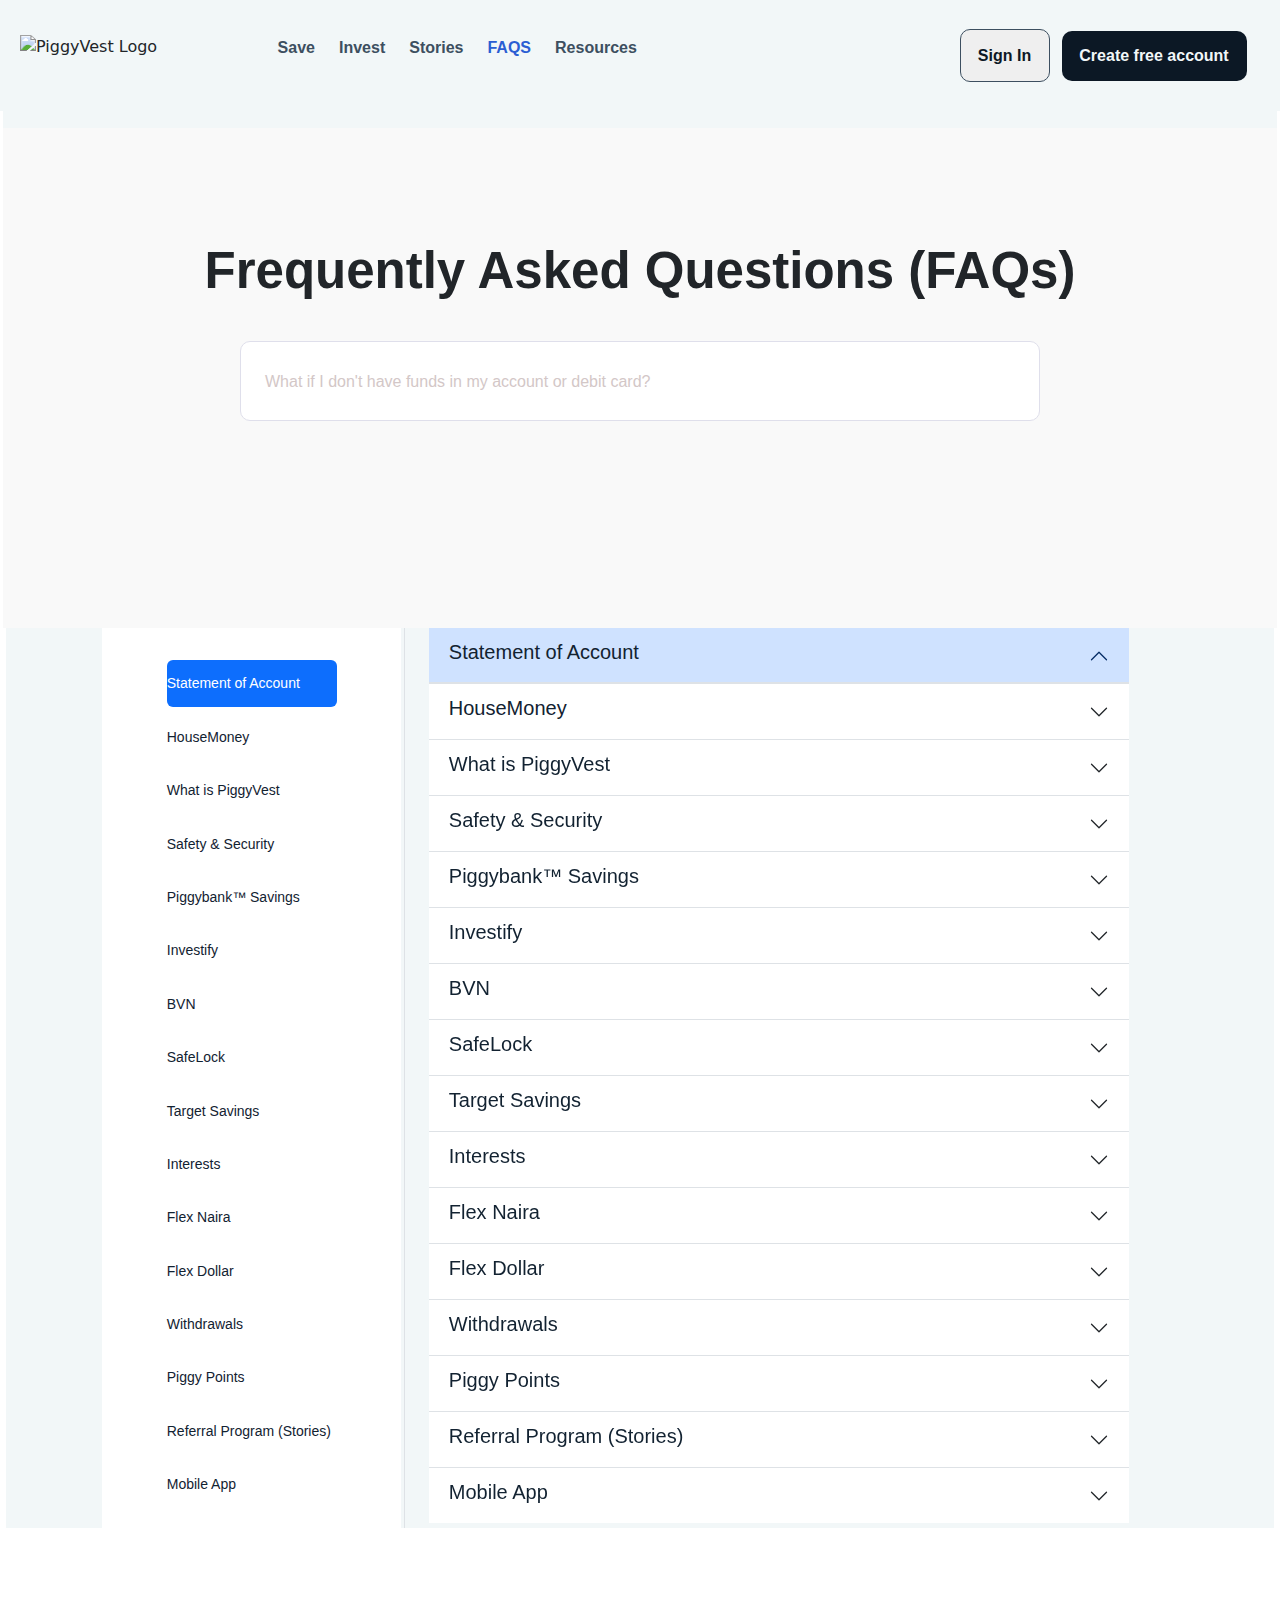
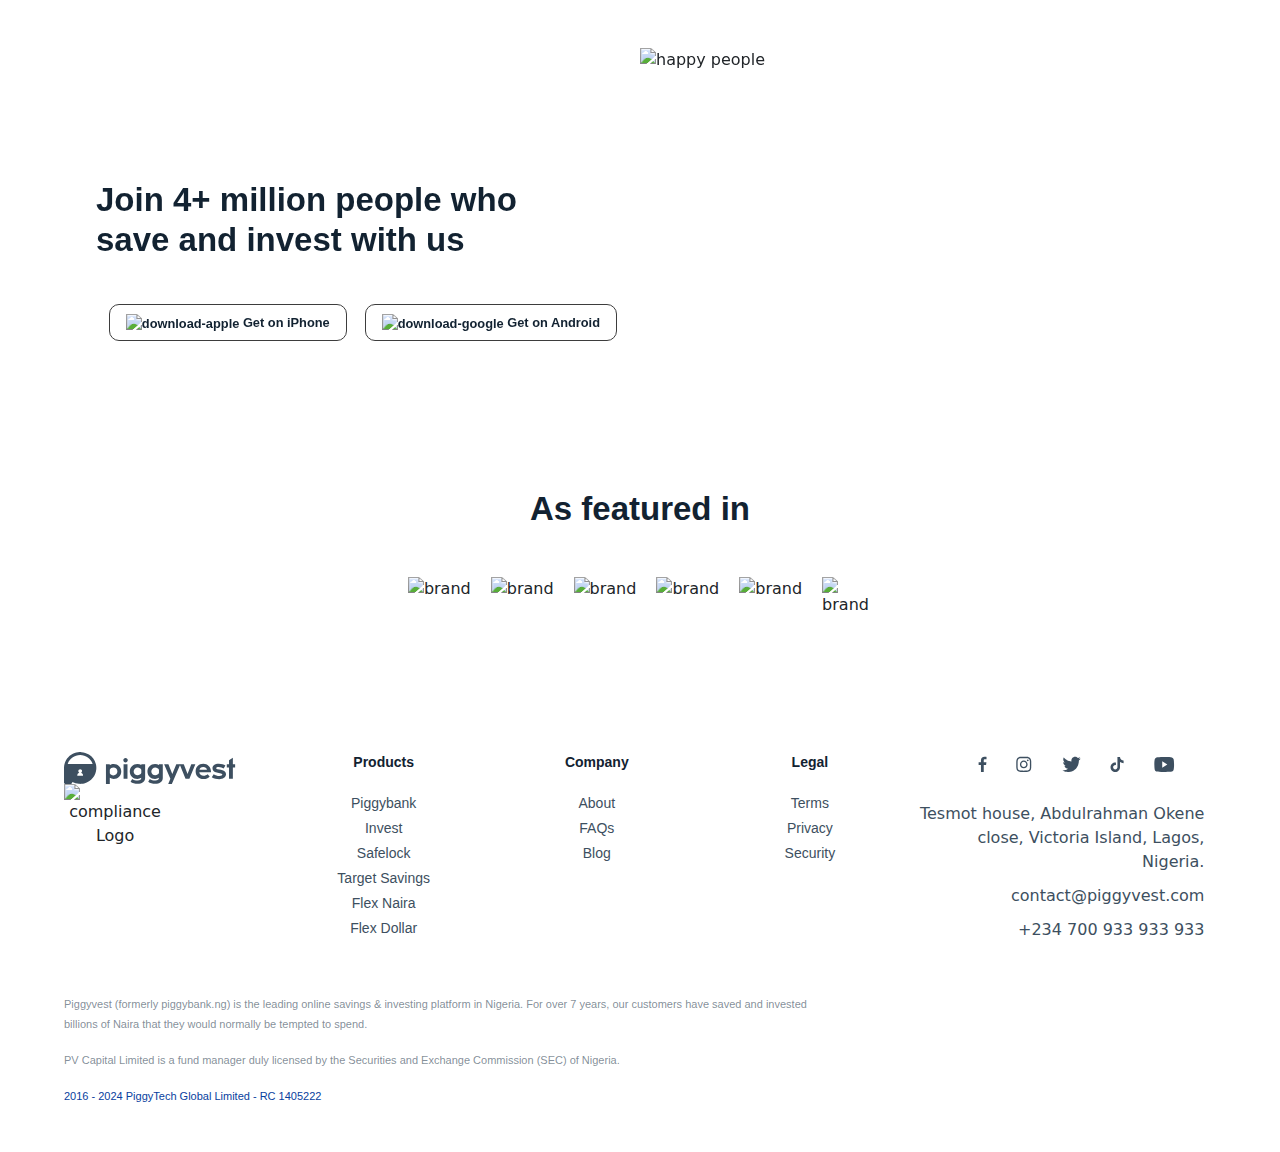
==== commit 74c6bd8d: "add all" ====
--- a/faq.html
+++ b/faq.html
@@ -19,12 +19,14 @@
   <div class="container12">
     <div class="fixed-top first1">
       <div class="nav1">
-        <img src="https://storage.googleapis.com/piggyvestwebsite/piggywebsite2020/logo_08e6965627/logo_08e6965627.svg" alt="PiggyVest Logo" width="225" height="40">
+        <img src="https://storage.googleapis.com/piggyvestwebsite/piggywebsite2020/logo_08e6965627/logo_08e6965627.svg"  alt="PiggyVest Logo" width="200" height="40">
         <div class="firstnav">
           <ul id="nava">
             <li><a href="/index.html">Save</a>
                <ul class="drop-menu">
-                <li class="dropa"><img src="piggybank-icon.png" alt="" height="60px" width="60px" style="margin-top: -.5em;"><div class="yo"><a href="#"><strong>Piggvest</strong><br>Automated Savings</div></a></li>
+                <li class="dropa"><img src="piggybank-icon.png" alt=""
+                   height="60px" width="60px" style="margin-top: -.5em;">
+                   <div class="yo"><a href="/index.html"><strong>Piggvest</strong><br>Automated Savings</div></a></li>
                <li class="dropb"><img src="safelock-icon.png" alt="" height="60px" width="60px" style="margin-top: -.5em;"><div class="yo"><a href="#"><strong>Safelock</strong><br>Fixed Savings</div></a></li>
                 <li class="dropc"><img src="targets-icon.png" alt="" height="60px" width="60px" style="margin-top: -.5em;"><div class="yo"><a href="#"><strong>Target Savings</strong><br>Goal-oriented Savings</div></a></li>
                 <li class="dropd"><img src="flex-naira-icon.png" alt="" height="60px" width="60px" style="margin-top: -.5em;"><div class="yo"><a href="#"><strong>Flex Naira</strong><br>Flexible Savings</div></a></li>
@@ -32,8 +34,8 @@
                  
                </ul>
             </li>
-            <li><a href="/invest">Invest</a></li>
-            <li><a href="/stories">Stories</a></li>
+            <li><a href="/invest.html">Invest</a></li>
+            <li><a href="/stories.html">Stories</a></li>
             <li><a href="/faq.html" style="color: #2b5ed3;">FAQS</a></li>
             <li><a href="#">Resources</a>
                 <ul class="drop-menu2">
@@ -89,7 +91,7 @@
 
 
         <div class="menu">
-        <img src="https://storage.googleapis.com/piggyvestwebsite/piggywebsite2020/logo_08e6965627/logo_08e6965627.svg" alt="PiggyVest Logo" width="225" height="40">
+        <img src="https://storage.googleapis.com/piggyvestwebsite/piggywebsite2020/logo_08e6965627/logo_08e6965627.svg" alt="PiggyVest Logo" width="200" height="40">
           <p class="open-ade" id="open-ade" onclick="openn()"><i class="fa-solid fa-bars"></i></p>
         </div>
       
@@ -118,7 +120,9 @@
         <h2>Frequently Asked Questions (FAQs)</h2>
       </div>
       <div class="secondb">
-       <input class="" placeholder="What if I don't have funds in my account or debit card?" value=""></div>
+       <input class="" 
+       placeholder="What if I don't have funds in my account or debit card?"
+        value=""></div>
       </div>
     </div>
     <div class="third">
--- a/faq.css
+++ b/faq.css
@@ -87,7 +87,7 @@
  height:36vh;
 
   background-color:  #ffffff;
-  box-shadow: 2px 2px 2px 2px rgb(107, 106, 106);
+  box-shadow: 0 2px 3px rgb(0, 0, 0, 0.2);
  
  
 
@@ -124,6 +124,10 @@
 
  
 }
+.firstnav #nava .drop-menu li .yo{
+
+  margin-left: 14px;
+  } 
 .firstnav #nava .drop-menu .dropa{
   margin-top: 1.3em;
 }
@@ -173,7 +177,7 @@
   height:30vh;
  
    background-color:  #ffffff;
-   box-shadow: 2px 2px 2px 2px rgb(107, 106, 106);
+   box-shadow: 0 2px 3px rgb(0, 0, 0, 0.2);
     
  }
  .firstnav #nava .drop-menu2 li{
@@ -197,6 +201,7 @@
  }
  .firstnav #nava .drop-menu2 li strong{
 font-size: 14px;
+margin-left: 13px;
  }
 
 .firstnav #nava li a{
@@ -497,12 +502,23 @@
   margin-top: 1em;
  }
 }
+@media (max-width:524px) {
+
+  .menu img{
+    margin-left: -2.5em;
+    width: 250px;
+
+   
+  
+  }
+}
 @media (max-width:340px) {
-}
+
 .menu img{
   width: 250px;
   margin-left: -2em;
 
+}
 }
 .second{
 
@@ -540,18 +556,23 @@
   height: 80px;
   border-radius: 10px;
   outline: none;
-  border: 1px solid rgb(134, 134, 223);
-
-}
-
-.secondb input::placeholder{
+  border: 1px solid rgb(223, 223, 235);
+
+}
+
+.secondb ::placeholder{
   font-size: 16px;
   font-family: "Jakarta Sans", sans-serif;
   font-optical-sizing: auto;
   font-weight:500;
   font-style: normal;
-
+  /* font-size: 30px; */
+/* padding-left: 50px; */
   color: #d3c7c7;
+  margin-left: 7em;
+  padding-left: 24px;
+  /* margin-left: 2em; */
+
 }
 @media (max-width:835px) {
   .secondb input{
@@ -1063,6 +1084,7 @@
    /* 444 */
    .fourth{
     width: 100%;
+    padding: 50px 0px;
   }
   .fourth1{
     padding-top:70px;
@@ -1248,7 +1270,7 @@
     }
     }
     .eighteen{
-         
+         padding: 45px 0px;
       width: 67%;
       margin-inline: auto;
     }
@@ -1310,13 +1332,13 @@
     }  */
   
     .ninth{
-     
        display: flex;
        width:69%;
        margin-inline: auto;
        height: auto;
-      padding-bottom: 20px;
-       padding-top: 50px; 
+      /* padding-bottom: 20px;
+       padding-top: 50px;  */
+       padding: 50px 0px;
        flex-wrap: wrap;
      
       
